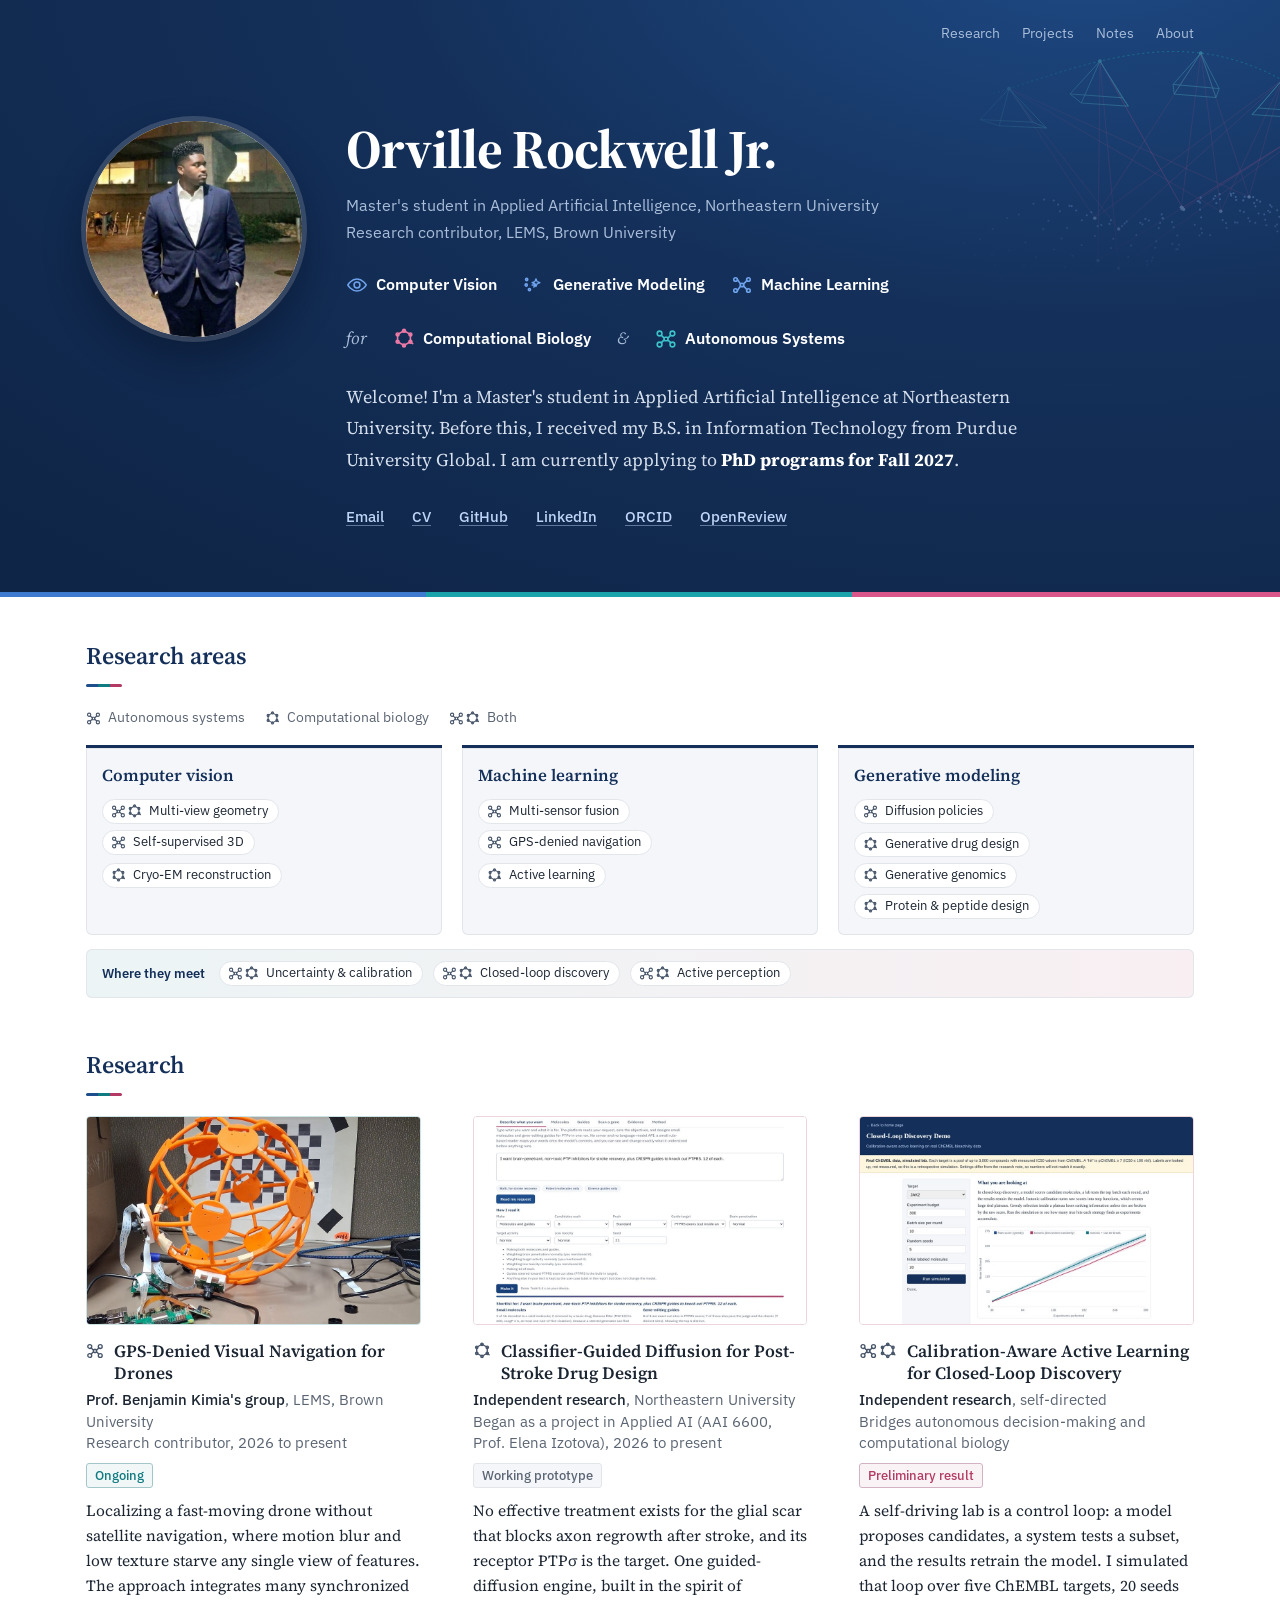
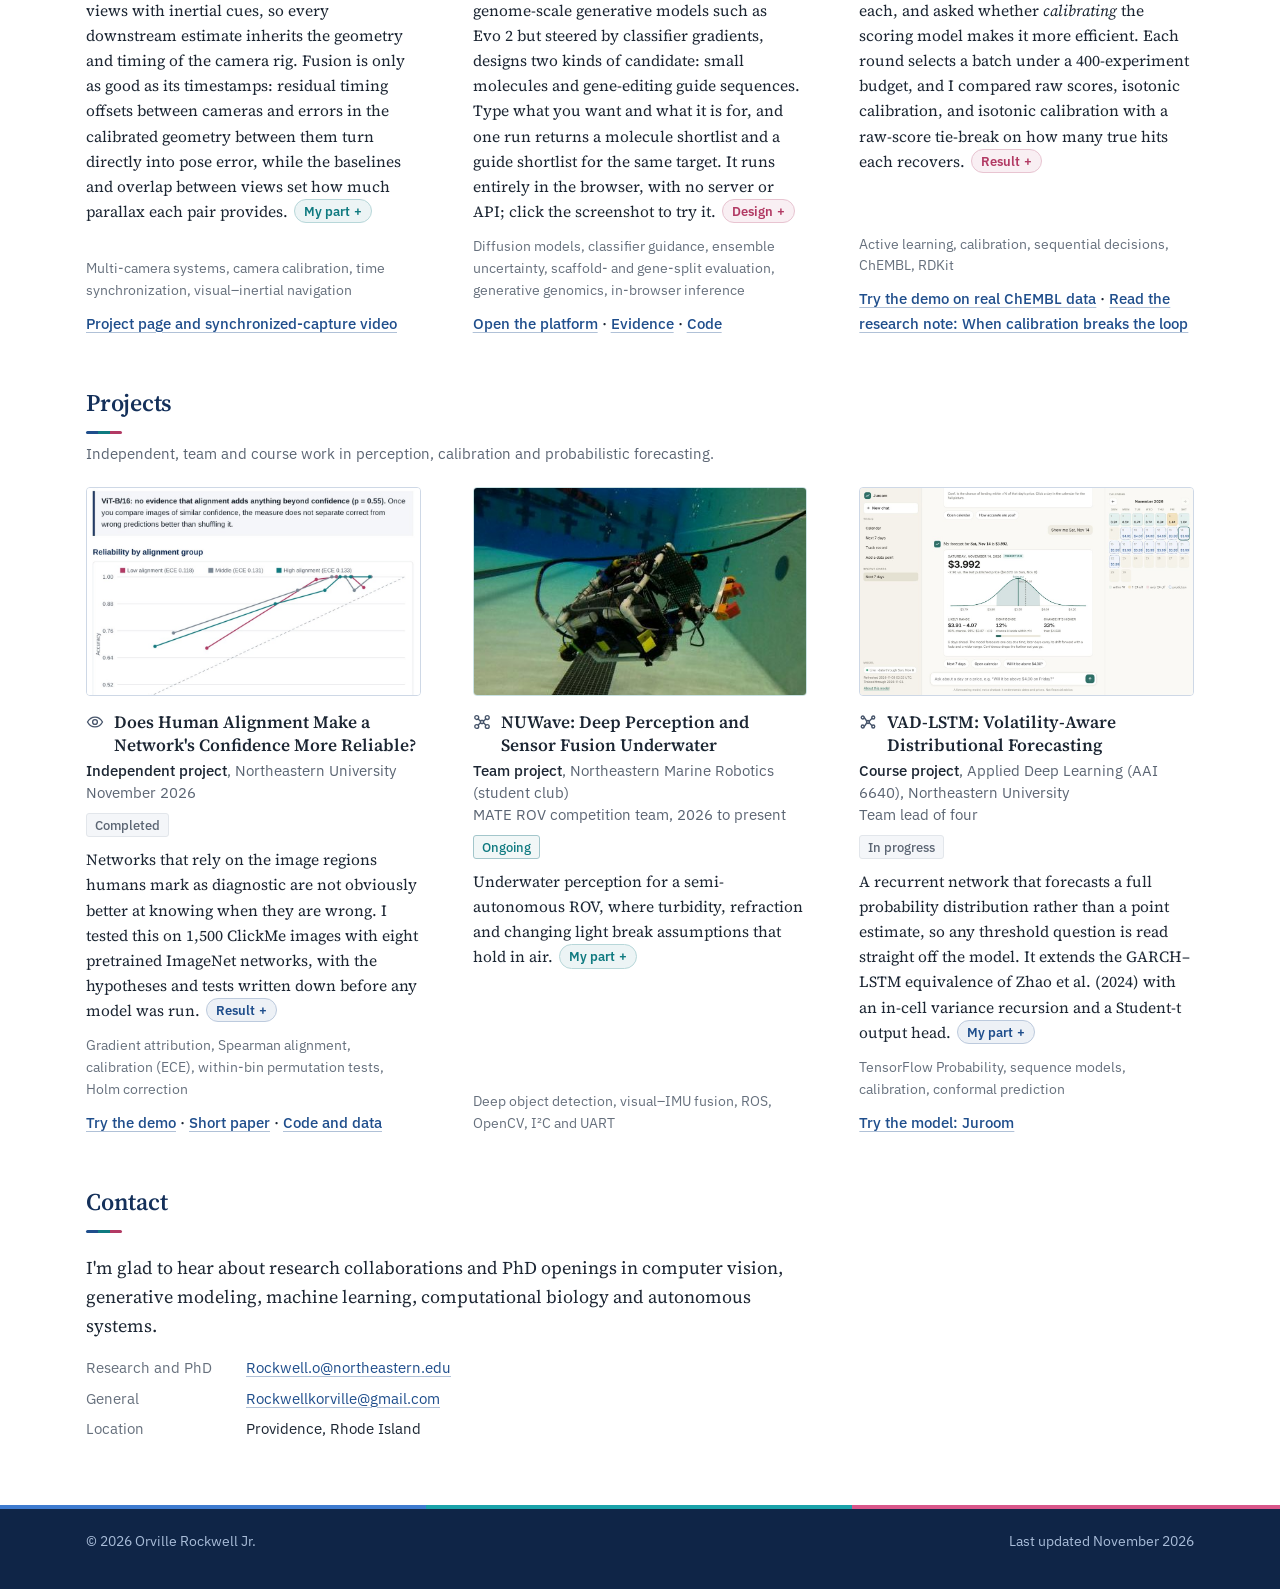
==== index.html @ d49c89aa "Site: comp-bio icon on multi-view geometry, two news items, books wording Co-Authored-By: Claude Son" ====
<!doctype html>
<html lang="en">
<head>
<meta charset="utf-8">
<meta name="viewport" content="width=device-width, initial-scale=1, viewport-fit=cover">
<title>Orville Rockwell Jr. | Computer vision, generative modeling and machine learning research</title>
<meta name="description" content="Orville Rockwell Jr. is a Master's student in Applied Artificial Intelligence at Northeastern University, whose research focuses on computer vision, generative modeling, and machine learning for computational biology and autonomous systems.">
<meta name="author" content="Orville Rockwell Jr.">
<meta name="theme-color" content="#14305A">
<link rel="canonical" href="https://orvillerockwelljr.com/">
<link rel="icon" href="favicon.svg" type="image/svg+xml">
<link rel="apple-touch-icon" href="assets/img/apple-touch-icon.png">
<meta property="og:type" content="profile">
<meta property="og:site_name" content="Orville Rockwell Jr.">
<meta property="og:title" content="Orville Rockwell Jr.">
<meta property="og:description" content="Orville Rockwell Jr. is a Master's student in Applied Artificial Intelligence at Northeastern University, whose research focuses on computer vision, generative modeling, and machine learning for computational biology and autonomous systems.">
<meta property="og:url" content="https://orvillerockwelljr.com/">
<meta property="og:image" content="https://orvillerockwelljr.com/assets/img/og.jpg">
<meta property="og:image:type" content="image/jpeg">
<meta property="og:image:width" content="1200">
<meta property="og:image:height" content="630">
<meta name="twitter:card" content="summary_large_image">
<meta name="twitter:title" content="Orville Rockwell Jr.">
<meta name="twitter:description" content="Orville Rockwell Jr. is a Master's student in Applied Artificial Intelligence at Northeastern University, whose research focuses on computer vision, generative modeling, and machine learning for computational biology and autonomous systems.">
<meta name="twitter:image" content="https://orvillerockwelljr.com/assets/img/og.jpg">
<script type="application/ld+json">{
  "@context": "https://schema.org",
  "@type": "Person",
  "name": "Orville Rockwell Jr.",
  "url": "https://orvillerockwelljr.com/",
  "image": "https://orvillerockwelljr.com/assets/img/profile-square.jpg",
  "email": "mailto:Rockwell.o@northeastern.edu",
  "jobTitle": "Master's Student in Applied Artificial Intelligence",
  "description": "Orville Rockwell Jr. is a Master's student in Applied Artificial Intelligence at Northeastern University, whose research focuses on computer vision, generative modeling, and machine learning for computational biology and autonomous systems.",
  "address": {"@type": "PostalAddress", "addressLocality": "Providence", "addressRegion": "RI", "addressCountry": "US"},
  "affiliation": {"@type": "CollegeOrUniversity", "name": "Northeastern University"},
  "alumniOf": {"@type": "CollegeOrUniversity", "name": "Purdue University Global"},
  "knowsAbout": ["Computer Vision", "Generative Modeling", "Machine Learning", "Computational Biology", "Autonomous Systems", "Active Learning", "Diffusion Models", "Drug Discovery", "Generative Genomics", "Protein Design"],
  "sameAs": ["https://github.com/OrvilleRockwellJr", "https://www.linkedin.com/in/orville-rockwell-jr-92806528a", "https://orcid.org/0009-0008-2864-4912", "https://openreview.net/profile?id=~Orville_Rockwell_Jr.1"]
}</script>
<link rel="preconnect" href="https://fonts.googleapis.com">
<link rel="preconnect" href="https://fonts.gstatic.com" crossorigin>
<link rel="stylesheet" href="https://fonts.googleapis.com/css2?family=IBM+Plex+Sans:wght@400;500;600&family=Source+Serif+4:ital,opsz,wght@0,8..60,400;0,8..60,600;0,8..60,700;1,8..60,400&display=swap">
<style>
/* Academic homepage: white paper, slate-blue ink, Source Serif 4 for reading, IBM Plex Sans for dates and metadata.
   Three thread colors mark each entry's domain: method (cobalt), autonomous systems (teal), computational biology (rose).
   One deliberate moment: the calibration board on the Brown entry detects its corners once when it scrolls into view. */
:root{
  --paper:#FFFFFF; --ink:#1C2633; --muted:#5B6573; --faint:#66707D; --rule:#E2E6EB; --wash:#F4F6F9;
  --cv:#1F4E8C; --auto:#0F7A80; --bio:#B23A64;
  --serif:"Source Serif 4",Georgia,"Times New Roman",serif;
  --sans:"IBM Plex Sans","Helvetica Neue",Arial,sans-serif;
  --col:46rem;
}
*{box-sizing:border-box}
html{scroll-behavior:smooth;-webkit-text-size-adjust:100%}
body{margin:0;background:var(--paper);color:var(--ink);font-family:var(--serif);font-size:18px;line-height:1.62;font-optical-sizing:auto;-webkit-font-smoothing:antialiased}
a{color:var(--cv);text-decoration:underline;text-decoration-color:color-mix(in srgb,var(--cv) 35%,transparent);text-underline-offset:3px;text-decoration-thickness:1px}
a:hover{text-decoration-color:var(--cv)}
a:focus-visible{outline:2px solid var(--cv);outline-offset:3px;border-radius:2px}
p{margin:0}
.skip{position:absolute;left:-9999px;top:0;background:var(--cv);color:#fff;padding:8px 14px;font-family:var(--sans);font-size:14px}
.skip:focus{left:0}
.page{max-width:calc(var(--col) + 26rem);margin:0 auto;padding:0 max(22px,env(safe-area-inset-left,0px)) 0 max(22px,env(safe-area-inset-right,0px))}

/* masthead: deep cobalt band with the three thread colors along its lower edge */
:root{--navy:#14305A;--navy-2:#0F2547;--on:#FFFFFF;--on-2:#D4DEEC;--on-3:#A9BDD9;--cv-bg:#EAF0F8;--auto-bg:#E6F3F3;--bio-bg:#F8E9EF}
.mast{overflow:hidden;background:radial-gradient(120% 140% at 85% -10%,#1E4A85 0%,var(--navy) 45%,var(--navy-2) 100%);color:var(--on);position:relative}
.mast::after{content:"";position:absolute;left:0;right:0;bottom:0;height:5px;background:linear-gradient(90deg,#3E7BD0 0 33.3%,#1AA3AA 33.3% 66.6%,#D9568A 66.6%)}
.mast a{color:#BFD5F7;text-decoration-color:rgba(191,213,247,.45)}
.mast a:hover{text-decoration-color:#BFD5F7}
.mast a:focus-visible{outline-color:#fff}
.mast .top a{color:var(--on-3)}
.mast .top a:hover{color:#fff}
.mast .hero{border-bottom:0;padding-bottom:56px}
.mast h1{color:#fff}
.mast .role{color:var(--on-3)}
.mast .focusline{color:#fff}
.mast .bio{color:var(--on-2)}
.mast .bio strong{color:#fff}
.mast .portrait{box-shadow:0 0 0 5px rgba(255,255,255,.16),0 18px 40px rgba(4,12,28,.45)}

/* masthead illustration: cameras on a flight path observing a sparse 3D point cloud */
.mvg{position:absolute;right:-90px;top:30px;width:min(470px,38vw);height:auto;pointer-events:none;opacity:.42;z-index:0;-webkit-mask-image:linear-gradient(100deg,transparent 8%,#000 45%),linear-gradient(180deg,#000 55%,transparent 92%);-webkit-mask-composite:source-in;mask-image:linear-gradient(100deg,transparent 8%,#000 45%),linear-gradient(180deg,#000 55%,transparent 92%);mask-composite:intersect}
.m-pt{fill:#7FA6E6}.m-pt.s{fill:#C9DBFA}
.m-ray{stroke:#D9568A;stroke-width:.8;opacity:.55}
.m-traj{fill:none;stroke:#1AA3AA;stroke-width:1.4;stroke-dasharray:3 4}
.m-fr{fill:none;stroke:#5CC8CF;stroke-width:1}
.m-cam{fill:#5CC8CF}
.mast .page{position:relative;z-index:1}
@media (max-width:900px){.mvg{display:none}}

/* top line */
.top{display:flex;justify-content:flex-end;gap:22px;padding:22px 0 0;font-family:var(--sans);font-size:14px}
.top a{color:var(--muted);text-decoration:none;white-space:nowrap}
@media (max-width:540px){.top{justify-content:flex-start;flex-wrap:wrap;gap:6px 18px;font-size:13.5px}}
.top a:hover{color:var(--ink)}

/* hero */
.hero{display:grid;grid-template-columns:1fr;gap:26px;padding:44px 0 40px;border-bottom:1px solid var(--rule)}
@media (min-width:760px){.hero{grid-template-columns:13.5rem minmax(0,1fr);gap:44px;align-items:start;padding-top:64px}}
.portrait{width:13.5rem;height:auto;max-width:62vw;aspect-ratio:1/1;object-fit:cover;object-position:50% 30%;border-radius:50%;display:block;background:var(--wash)}
h1{font-size:clamp(2.4rem,5.6vw,3.4rem);font-weight:700;letter-spacing:-.015em;line-height:1.05;margin:0}
.role{font-family:var(--sans);font-size:15.5px;color:var(--muted);margin-top:10px;line-height:1.5}
.focusline{font-size:1.32rem;font-style:italic;margin-top:18px;line-height:1.4;color:var(--ink)}
.bio{margin-top:16px;max-width:var(--col)}
.bio p+p{margin-top:12px}
.links{display:flex;flex-wrap:wrap;gap:6px 20px;margin-top:20px;font-family:var(--sans);font-size:15px;font-weight:500}

/* research focus chips */
.focus{display:flex;flex-wrap:wrap;align-items:center;gap:12px 26px;margin-top:22px}
.chip{display:inline-flex;align-items:center;gap:8px;font-family:var(--sans);font-size:15.5px;font-weight:600;color:#fff;padding:0;border:0;background:none}
.chip svg{width:22px;height:22px;fill:none;stroke:var(--cc);stroke-width:1.7;stroke-linecap:round;stroke-linejoin:round;flex:none}
.chip.c1{--cc:#6FA3EE}.chip.c2{--cc:#3CC4CB}.chip.c3{--cc:#EE7AA7}
.brk{flex-basis:100%;height:0}
.join{font-family:var(--serif);font-style:italic;color:var(--on-3);font-size:17px}
@media (max-width:540px){.chip{font-size:14.5px}}
@media print{.chip{color:#000;background:none}.join{color:#333}}

/* sections */
section{padding:40px 0 8px}
main section[id]{scroll-margin-top:16px}
h2{font-size:1.5rem;font-weight:600;letter-spacing:-.01em;margin:0 0 20px;color:var(--navy)}
h2::after{content:"";display:block;width:36px;height:3px;border-radius:2px;margin-top:8px;background:linear-gradient(90deg,var(--cv) 0 33.3%,var(--auto) 33.3% 66.6%,var(--bio) 66.6%)}
.sub{font-family:var(--sans);font-size:14.5px;color:var(--muted);margin:-12px 0 22px;max-width:var(--col)}

/* research focus */
.threads{display:grid;gap:14px;max-width:calc(var(--col) + 7rem);margin:0;padding:0;list-style:none}
.threads li{display:grid;grid-template-columns:12px 13rem minmax(0,1fr);gap:0 14px;align-items:start}
.threads .mk{width:10px;height:10px;border-radius:50%;margin-top:.62em}
.threads b{font-weight:600}
.threads span.d{color:var(--muted)}
@media (max-width:640px){.threads li{grid-template-columns:12px minmax(0,1fr)}.threads span.d{grid-column:2}}
.mk.cv{background:var(--cv)} .mk.auto{background:var(--auto)} .mk.bio{background:var(--bio)}

/* research areas: three method cards + shared strip */
.venn-legend{display:flex;flex-wrap:wrap;gap:6px 20px;margin:0 0 16px;font-family:var(--sans);font-size:13.5px;color:var(--muted)}
.venn-legend span{display:inline-flex;align-items:center;gap:7px}
.venn-legend i,.vp::before{content:"";display:inline-block;flex:none;width:15px;height:15px;background:#46546A;-webkit-mask:var(--ic) center/contain no-repeat;mask:var(--ic) center/contain no-repeat}
.d-auto{--ic:url("data:image/svg+xml,%3Csvg xmlns='http://www.w3.org/2000/svg' viewBox='0 0 24 24' fill='none' stroke='black' stroke-width='1.8' stroke-linecap='round' stroke-linejoin='round'%3E%3Ccircle cx='5' cy='6' r='2.6'/%3E%3Ccircle cx='19' cy='6' r='2.6'/%3E%3Ccircle cx='5' cy='18' r='2.6'/%3E%3Ccircle cx='19' cy='18' r='2.6'/%3E%3Cpath d='M7 8l3 3m4 0l3-3M7 16l3-3m4 0l3 3'/%3E%3Crect x='10' y='10' width='4' height='4' rx='1'/%3E%3C/svg%3E")}.d-bio{--ic:url("data:image/svg+xml,%3Csvg xmlns='http://www.w3.org/2000/svg' viewBox='0 0 24 24' fill='none' stroke='black' stroke-width='1.8' stroke-linecap='round' stroke-linejoin='round'%3E%3Cpath d='M12 3l7 4v8l-7 4-7-4V7z'/%3E%3Ccircle cx='12' cy='3' r='1.6'/%3E%3Ccircle cx='19' cy='7' r='1.6'/%3E%3Ccircle cx='19' cy='15' r='1.6'/%3E%3Ccircle cx='12' cy='19' r='1.6'/%3E%3Ccircle cx='5' cy='15' r='1.6'/%3E%3Ccircle cx='5' cy='7' r='1.6'/%3E%3Cpath d='M19 15l2.5 2'/%3E%3C/svg%3E")}.d-both{--ic:url("data:image/svg+xml,%3Csvg xmlns='http://www.w3.org/2000/svg' viewBox='0 0 50 24' fill='none' stroke='black' stroke-width='1.8' stroke-linecap='round' stroke-linejoin='round'%3E%3Ccircle cx='5' cy='6' r='2.6'/%3E%3Ccircle cx='19' cy='6' r='2.6'/%3E%3Ccircle cx='5' cy='18' r='2.6'/%3E%3Ccircle cx='19' cy='18' r='2.6'/%3E%3Cpath d='M7 8l3 3m4 0l3-3M7 16l3-3m4 0l3 3'/%3E%3Crect x='10' y='10' width='4' height='4' rx='1'/%3E%3Cg transform='translate%2826 0%29'%3E%3Cpath d='M12 3l7 4v8l-7 4-7-4V7z'/%3E%3Ccircle cx='12' cy='3' r='1.6'/%3E%3Ccircle cx='19' cy='7' r='1.6'/%3E%3Ccircle cx='19' cy='15' r='1.6'/%3E%3Ccircle cx='12' cy='19' r='1.6'/%3E%3Ccircle cx='5' cy='15' r='1.6'/%3E%3Ccircle cx='5' cy='7' r='1.6'/%3E%3Cpath d='M19 15l2.5 2'/%3E%3C/g%3E%3C/svg%3E")}
.d-both.vp::before,.venn-legend i.d-both{width:31px}
.d-cv{--ic:url("data:image/svg+xml,%3Csvg xmlns='http://www.w3.org/2000/svg' viewBox='0 0 24 24' fill='none' stroke='black' stroke-width='1.8' stroke-linecap='round' stroke-linejoin='round'%3E%3Cpath d='M2 12s3.6-6.5 10-6.5S22 12 22 12s-3.6 6.5-10 6.5S2 12 2 12z'/%3E%3Ccircle cx='12' cy='12' r='3.2'/%3E%3C/svg%3E")}.d-ml{--ic:url("data:image/svg+xml,%3Csvg xmlns='http://www.w3.org/2000/svg' viewBox='0 0 24 24' fill='none' stroke='black' stroke-width='1.8' stroke-linecap='round' stroke-linejoin='round'%3E%3Ccircle cx='5' cy='6' r='2'/%3E%3Ccircle cx='5' cy='18' r='2'/%3E%3Ccircle cx='12' cy='12' r='2'/%3E%3Ccircle cx='19' cy='6' r='2'/%3E%3Ccircle cx='19' cy='18' r='2'/%3E%3Cpath d='M7 6l3.5 5M7 18l3.5-5M13.5 11l4-4M13.5 13l4 4'/%3E%3C/svg%3E")}
.entry h3 .mk.ic{width:18px;height:18px;border-radius:0;background:#46546A;-webkit-mask:var(--ic) center/contain no-repeat;mask:var(--ic) center/contain no-repeat;transform:translateY(3px)}
.entry h3 .mk.ic.d-both{width:38px}
.mcards{display:grid;grid-template-columns:1fr;gap:14px;margin:0;padding:0;list-style:none}
@media (min-width:860px){.mcards{grid-template-columns:repeat(3,minmax(0,1fr));gap:20px}}
.mcard{border-top:3px solid var(--navy);background:var(--wash);border-radius:0 0 6px 6px;padding:14px 16px 16px;box-shadow:inset 0 0 0 1px var(--rule)}
.mcard h3{font-size:1.05rem;font-weight:600;margin:0 0 10px;color:var(--navy)}
.pg{display:flex;flex-wrap:wrap;gap:6px;margin-top:8px}
.vp{display:inline-flex;align-items:center;gap:7px;font-family:var(--sans);font-size:13px;line-height:1.3;color:var(--ink);background:#fff;border:1px solid var(--rule);border-radius:999px;padding:3px 10px 3px 8px}
.meet{margin-top:14px;display:flex;flex-wrap:wrap;align-items:center;gap:8px 10px;padding:12px 16px;border-radius:6px;background:linear-gradient(90deg,color-mix(in srgb,var(--auto) 8%,#fff),color-mix(in srgb,var(--bio) 8%,#fff));box-shadow:inset 0 0 0 1px var(--rule)}
.meet b{font-family:var(--sans);font-size:13px;font-weight:600;color:var(--navy);margin-right:4px}
.more{margin-top:10px;font-family:var(--sans);font-size:15px;font-weight:500}
.lead{max-width:calc(var(--col) + 6rem);margin:-4px 0 22px;font-size:17.5px}

/* area icons and tags */
.area .ic{display:inline-flex;width:40px;height:40px;border-radius:50%;align-items:center;justify-content:center;background:color-mix(in srgb,var(--ac) 12%,#fff);margin-bottom:10px}
.area .ic svg{width:22px;height:22px;fill:none;stroke:var(--ac);stroke-width:1.7;stroke-linecap:round;stroke-linejoin:round}
.area .tags{display:flex;flex-wrap:wrap;gap:6px;margin-top:12px}
.area .tags span{font-family:var(--sans);font-size:12.5px;color:var(--ac);background:color-mix(in srgb,var(--ac) 8%,#fff);border:1px solid color-mix(in srgb,var(--ac) 25%,#fff);border-radius:999px;padding:2px 9px;line-height:1.5}

/* methods and tools */
.tools{display:grid;grid-template-columns:1fr;gap:14px 28px;margin:0}
@media (min-width:760px){.tools{grid-template-columns:repeat(2,minmax(0,1fr))}}
.tools div{border-left:2px solid var(--rule);padding-left:14px}
.tools dt{font-weight:600;color:var(--navy)}
.tools dd{margin:3px 0 0;font-family:var(--sans);font-size:14.5px;color:var(--muted);line-height:1.55}

/* outside the lab */
.extra{list-style:none;margin:0;padding:0;display:grid;gap:12px;max-width:calc(var(--col) + 4rem)}
.extra li{display:grid;grid-template-columns:9.5rem minmax(0,1fr);gap:0 18px;align-items:baseline;padding:10px 0;border-top:1px solid var(--rule)}
.extra li:first-child{border-top:0;padding-top:0}
.extra .k{font-family:var(--sans);font-size:14px;font-weight:500;color:var(--faint)}
.extra p{font-size:16.5px}
.extra cite{font-style:italic}
@media (max-width:540px){.extra li{grid-template-columns:1fr;gap:2px}}

/* education and experience */
.edu{list-style:none;margin:0;padding:0;display:flex;flex-direction:column;gap:16px;max-width:calc(var(--col) + 7rem)}
.edu li{display:grid;grid-template-columns:minmax(0,1fr) auto;gap:2px 18px;align-items:baseline}
.edu b{font-weight:600}
.edu .when{font-family:var(--sans);font-size:14.5px;color:var(--muted);white-space:nowrap;font-variant-numeric:tabular-nums}
.edu .det{grid-column:1/-1;font-family:var(--sans);font-size:14.5px;color:var(--muted);line-height:1.5}
@media (max-width:540px){.edu li{grid-template-columns:1fr}.edu .when{grid-row:2}}

/* publications */
.pubs{list-style:none;margin:0;padding:0;max-width:calc(var(--col) + 7rem);display:flex;flex-direction:column;gap:14px}
.pubs li{padding-left:14px;border-left:3px solid var(--bio)}
.pubs .tt{font-weight:600}
.pubs .vn{font-family:var(--sans);font-size:14.5px;color:var(--muted);margin-top:3px}

/* news */
.news{list-style:none;margin:0;padding:0;max-width:calc(var(--col) + 7rem)}
.news li{display:grid;grid-template-columns:6.5rem minmax(0,1fr);gap:16px;padding:7px 0}
.news time{font-family:var(--sans);font-size:14.5px;font-weight:500;color:var(--cv);padding-top:2px;font-variant-numeric:tabular-nums}
@media (max-width:540px){.news li{grid-template-columns:1fr;gap:0}}

/* entries */
.entries{display:flex;flex-direction:column;gap:34px}
.entry{display:grid;grid-template-columns:1fr;gap:14px}
@media (min-width:760px){.entry{grid-template-columns:16.5rem minmax(0,1fr);gap:30px}}
.thumb{position:relative;aspect-ratio:16/10;background:var(--tbg,var(--wash));border:1px solid color-mix(in srgb,var(--t,var(--cv)) 22%,#fff);border-radius:4px;overflow:hidden;max-width:24rem}
.thumb img{width:100%;height:100%;object-fit:cover;display:block}
.thumb svg{position:absolute;inset:0;width:100%;height:100%}
.entry h3{font-size:1.18rem;font-weight:600;line-height:1.3;margin:0;display:flex;gap:10px;align-items:baseline}
.entry h3 .mk{flex:none;width:9px;height:9px;border-radius:50%;transform:translateY(-2px)}
.where{font-family:var(--sans);font-size:14.5px;color:var(--muted);margin-top:4px;line-height:1.5}
.where b{color:var(--ink);font-weight:500}
.status{display:inline-block;font-family:var(--sans);font-size:12.5px;font-weight:500;line-height:1;padding:5px 8px;border-radius:3px;margin-top:9px;background:var(--wash);color:var(--muted);border:1px solid var(--rule)}
.status.live{color:var(--auto);border-color:color-mix(in srgb,var(--auto) 30%,var(--rule));background:color-mix(in srgb,var(--auto) 6%,#fff)}
.status.result{color:var(--bio);border-color:color-mix(in srgb,var(--bio) 30%,var(--rule));background:color-mix(in srgb,var(--bio) 6%,#fff)}
.entry .sum{margin-top:10px;max-width:var(--col);font-size:17px}
.more{margin-top:10px;font-family:var(--sans);font-size:15px;font-weight:500}
.methods{font-family:var(--sans);font-size:13.5px;color:var(--faint);margin-top:8px}

/* key line under each entry: the one sentence a skimmer should leave with */
.key{margin-top:12px;padding:2px 0 2px 14px;border-left:3px solid var(--t,var(--cv));font-size:17px;max-width:var(--col)}
.key b{font-weight:600}
.cur{margin-top:12px;padding:10px 14px 10px 16px;border-left:3px solid var(--t,var(--cv));background:color-mix(in srgb,var(--t,var(--cv)) 5%,#fff);border-radius:0 4px 4px 0;font-size:17px;max-width:var(--col)}
.cur b{font-weight:600}
.entry.t-auto{--t:var(--auto);--tbg:var(--auto-bg)} .entry.t-bio{--t:var(--bio);--tbg:var(--bio-bg)} .entry.t-cv{--t:var(--cv);--tbg:var(--cv-bg)}
.entry h3{color:var(--ink)}
.key{background:color-mix(in srgb,var(--t,var(--cv)) 5%,#fff);padding:10px 14px 10px 16px;border-radius:0 4px 4px 0}

/* questions I want to pursue */
.qs{list-style:none;margin:0;padding:0;display:flex;flex-direction:column;gap:14px}
.qs li{display:grid;grid-template-columns:12px minmax(0,1fr);gap:0 16px}
.qs .mk{width:10px;height:10px;border-radius:50%;margin-top:.7em}
.qs q{display:block;font-size:1.24rem;font-style:italic;line-height:1.4;quotes:none}
.qs p{color:var(--muted);margin-top:6px;font-size:16.5px}
.agenda{background:linear-gradient(135deg,var(--cv-bg),#F1F4FA 55%,var(--bio-bg));border-radius:8px;padding:26px;margin-top:8px}
.qs li{background:#fff;border-radius:6px;padding:18px 20px 18px 18px;box-shadow:0 1px 2px rgba(20,48,90,.06);border-left:4px solid var(--qc)}
.qs li .mk{display:none}
.qs li{grid-template-columns:minmax(0,1fr)!important}
@media (max-width:540px){.agenda{padding:22px 18px 24px;margin-left:-6px;margin-right:-6px}}

/* compact projects */
.compact{list-style:none;margin:0;padding:0;max-width:var(--col);display:flex;flex-direction:column;gap:18px}
.compact h3{font-size:1.08rem;font-weight:600;margin:0}
.compact p.sum{font-size:16.5px;margin-top:4px}

/* figures */
.fig text{font-family:var(--sans);font-size:12.5px;fill:var(--muted)}
.fig .lbl{fill:var(--ink);font-weight:500}
.st{fill:none;stroke-width:1.6;stroke-linecap:round;stroke-linejoin:round}
.st-faint{stroke:#C9D0D8} .st-mute{stroke:var(--faint)}
.st-cv{stroke:var(--cv)} .st-auto{stroke:var(--auto)} .st-bio{stroke:var(--bio)}
.fl-cv{fill:var(--cv)} .fl-auto{fill:var(--auto)} .fl-bio{fill:var(--bio)}
.fl-box{fill:#fff} .fl-track{fill:#E3E7EC}

/* calibration board */
.b-paper{fill:#fff;stroke:#C9D0D8;stroke-width:1}
.b-sq{fill:#2A3340}
.b-line{fill:none;stroke-width:1.5;stroke-linejoin:round}
.b-pt{fill:#fff;stroke-width:1.8}
.c-auto{stroke:var(--auto)} .c-ml{stroke:var(--cv)} .c-bio{stroke:var(--bio)}
.board .b-pt{opacity:0;transform-box:fill-box;transform-origin:center}
.board .b-line{stroke-dasharray:240;stroke-dashoffset:240}
.board.go .b-pt{animation:pt .32s cubic-bezier(.2,.7,.3,1.4) forwards;animation-delay:calc(var(--i) * 28ms + 120ms)}
.board.go .b-line{animation:ln .5s ease-out forwards;animation-delay:calc(var(--r) * 196ms + 260ms)}
@keyframes pt{from{opacity:0;transform:scale(.2)}to{opacity:1;transform:scale(1)}}
@keyframes ln{to{stroke-dashoffset:0}}
.board .cap{font-family:var(--sans);font-size:10.5px;fill:var(--muted)}
@media (prefers-reduced-motion:reduce){html{scroll-behavior:auto}.board .b-pt{opacity:1}.board .b-line{stroke-dashoffset:0}.board.go .b-pt,.board.go .b-line{animation:none}}

/* contact + footer */
.contact p{max-width:var(--col)}
.contact dl{display:grid;grid-template-columns:9rem minmax(0,1fr);gap:6px 16px;margin:16px 0 0;font-family:var(--sans);font-size:15px}
.contact dt{color:var(--faint)}
.contact dd{margin:0;word-break:break-word}
@media (max-width:540px){.contact dl{grid-template-columns:1fr;gap:0}.contact dd{margin-bottom:8px}}
footer{margin-top:56px;background:var(--navy-2);color:var(--on-3);font-family:var(--sans);font-size:13.5px;position:relative}
footer::before{content:"";position:absolute;left:0;right:0;top:0;height:4px;background:linear-gradient(90deg,#3E7BD0 0 33.3%,#1AA3AA 33.3% 66.6%,#D9568A 66.6%)}
.foot{display:flex;justify-content:space-between;gap:12px;flex-wrap:wrap;padding-top:26px;padding-bottom:36px}
@media print{
  .mast{background:none!important;color:#000}.mast::after,.mvg,.top,footer::before{display:none}
  .mast h1,.mast .focusline,.mast .bio,.mast .bio strong{color:#000}.mast .role{color:#333}.mast a{color:#000}
  .portrait{box-shadow:none}.agenda{background:none;padding:0}.qs li{box-shadow:none;border:1px solid #ccc}
  footer{background:none;color:#333}.entry{break-inside:avoid}a{text-decoration:none}
  .board .b-pt{opacity:1!important;animation:none!important}.board .b-line{stroke-dashoffset:0!important;animation:none!important}
}
/* side-by-side layout for research, projects and questions */
@media (min-width:900px){
  .entries.cols3,.entries.cols2{display:grid;gap:56px 52px;align-items:start}
  .entries.cols3{grid-template-columns:repeat(3,minmax(0,1fr))}
  .entries.cols2{grid-template-columns:repeat(2,minmax(0,1fr))}
  .entries.cols3 .entry,.entries.cols2 .entry{grid-template-columns:1fr;gap:14px}
  .entries.cols3 .thumb,.entries.cols2 .thumb{max-width:none}
  .entries.cols3 .sum,.entries.cols3 .key,.entries.cols3 .cur{font-size:15.5px}
  .entries.cols2 .sum,.entries.cols2 .key{font-size:16px}
  .entries.cols3 h3,.entries.cols2 h3{font-size:1.08rem}
  .entries.cols3{align-items:stretch}
  .entries.cols3 .entry{display:flex;flex-direction:column}
  .entries.cols3 .entry>div:last-child{flex:1;display:flex;flex-direction:column;align-items:stretch}
  .entries.cols3 .entry>div:last-child .status{align-self:flex-start}
  .entries.cols3 .entry>div:last-child .methods{margin-top:auto;padding-top:12px}
  .qs{display:grid;grid-template-columns:repeat(3,minmax(0,1fr));gap:26px}
  .qs q{font-size:1.08rem}
  .qs p{font-size:15px}
}
/* expandable detail ("My part", "Result", "Design") */
.js .entry .key{display:none}
.js .entry.open .key{display:block}
.more-btn{display:inline-flex;align-items:center;gap:4px;margin-left:6px;vertical-align:1px;font-family:var(--sans);font-size:12.5px;font-weight:600;line-height:1;padding:5px 9px;border-radius:999px;cursor:pointer;color:var(--t,var(--cv));background:color-mix(in srgb,var(--t,var(--cv)) 8%,#fff);border:1px solid color-mix(in srgb,var(--t,var(--cv)) 30%,#fff)}
.more-btn:hover{background:color-mix(in srgb,var(--t,var(--cv)) 15%,#fff)}
.more-btn:focus-visible{outline:2px solid var(--t,var(--cv));outline-offset:2px}
.entry.open .sum .more-btn{display:none}
.less-btn[hidden]{display:none}
.less-btn{display:block;margin-top:8px;padding:0;border:0;background:none;cursor:pointer;font-family:var(--sans);font-size:13.5px;font-weight:500;color:var(--t,var(--cv));text-decoration:underline;text-underline-offset:3px}
@media print{.js .entry .key{display:block}.more-btn,.less-btn{display:none!important}}
/* hero spacing */
.mast .role{margin-top:14px;line-height:1.75}
.mast .focus{margin-top:26px;gap:14px 26px}
.mast .bio{margin-top:28px;line-height:1.75}
.mast .links{margin-top:30px;gap:10px 28px}
@media (min-width:760px){.mast .hero{padding-top:76px;padding-bottom:68px}}
</style>
<style>.phd-line{cursor:pointer}.phd-line.hide,.phd-line.hide strong{color:transparent;-webkit-text-fill-color:transparent;user-select:none;-webkit-user-select:none}</style>
</head>
<body>
<a class="skip" href="#main">Skip to content</a>
<div class="mast">
<svg class="mvg" viewBox="-320 200 660 380" aria-hidden="true" focusable="false">
<line x1="-166.9" y1="282.3" x2="-12.9" y2="479.4" class="m-ray"/>
<line x1="-166.9" y1="282.3" x2="130.5" y2="454.6" class="m-ray"/>
<line x1="-166.9" y1="282.3" x2="170.2" y2="434.4" class="m-ray"/>
<line x1="-166.9" y1="282.3" x2="-46.5" y2="464.2" class="m-ray"/>
<line x1="-39.2" y1="243.7" x2="-13.1" y2="534.5" class="m-ray"/>
<line x1="-39.2" y1="243.7" x2="-42.0" y2="523.8" class="m-ray"/>
<line x1="-39.2" y1="243.7" x2="76.6" y2="450.0" class="m-ray"/>
<line x1="-39.2" y1="243.7" x2="78.2" y2="451.9" class="m-ray"/>
<line x1="102.4" y1="232.4" x2="130.5" y2="454.6" class="m-ray"/>
<line x1="102.4" y1="232.4" x2="170.2" y2="434.4" class="m-ray"/>
<line x1="102.4" y1="232.4" x2="-46.5" y2="464.2" class="m-ray"/>
<line x1="102.4" y1="232.4" x2="75.2" y2="448.9" class="m-ray"/>
<line x1="216.7" y1="270.2" x2="-12.9" y2="479.4" class="m-ray"/>
<line x1="216.7" y1="270.2" x2="130.5" y2="454.6" class="m-ray"/>
<line x1="216.7" y1="270.2" x2="170.2" y2="434.4" class="m-ray"/>
<line x1="216.7" y1="270.2" x2="-46.5" y2="464.2" class="m-ray"/>
<line x1="289.0" y1="316.5" x2="-13.1" y2="534.5" class="m-ray"/>
<line x1="289.0" y1="316.5" x2="-42.0" y2="523.8" class="m-ray"/>
<line x1="289.0" y1="316.5" x2="76.6" y2="450.0" class="m-ray"/>
<line x1="289.0" y1="316.5" x2="78.2" y2="451.9" class="m-ray"/>
<polyline class="m-traj" points="-189.1,289.2 -178.5,286.0 -167.1,282.4 -154.8,278.4 -141.9,274.1 -128.2,269.7 -113.8,265.0 -98.9,260.3 -83.6,255.6 -67.8,251.1 -51.6,246.8 -35.3,242.8 -18.7,239.2 -2.2,236.1 14.4,233.6 30.9,231.7 47.3,230.6 63.4,230.2 79.2,230.5 94.8,231.6 109.9,233.4 124.7,235.9 139.0,239.1 152.8,243.0 166.1,247.3 178.9,252.2 191.2,257.5 202.9,263.0 214.1,268.8 224.7,274.7 234.7,280.6 244.1,286.5 253.0,292.2 261.3,297.7 269.1,303.0 276.3,307.9 283.0,312.4 289.1,316.6 294.8,320.3 299.9,323.6"/>
<circle cx="-305.2" cy="494.4" r="1.5" class="m-pt"/>
<circle cx="-277.4" cy="504.7" r="1.5" class="m-pt"/>
<circle cx="-231.2" cy="498.7" r="1.5" class="m-pt"/>
<circle cx="-207.5" cy="493.8" r="1.5" class="m-pt"/>
<circle cx="-189.9" cy="479.7" r="1.5" class="m-pt"/>
<circle cx="-169.4" cy="464.0" r="1.5" class="m-pt"/>
<circle cx="-153.2" cy="459.1" r="1.5" class="m-pt"/>
<circle cx="-132.6" cy="444.0" r="1.5" class="m-pt"/>
<circle cx="-117.6" cy="438.2" r="1.5" class="m-pt"/>
<circle cx="-104.1" cy="439.4" r="1.5" class="m-pt"/>
<circle cx="-98.0" cy="445.2" r="1.5" class="m-pt"/>
<circle cx="-243.9" cy="517.5" r="1.5" class="m-pt"/>
<circle cx="-213.5" cy="516.9" r="1.5" class="m-pt"/>
<circle cx="-190.9" cy="514.6" r="1.5" class="m-pt"/>
<circle cx="-166.4" cy="509.6" r="1.5" class="m-pt"/>
<circle cx="-143.9" cy="498.1" r="1.5" class="m-pt"/>
<circle cx="-118.9" cy="479.7" r="1.5" class="m-pt"/>
<circle cx="-111.6" cy="467.8" r="1.5" class="m-pt"/>
<circle cx="-95.6" cy="454.7" r="1.5" class="m-pt"/>
<circle cx="-81.9" cy="447.0" r="1.5" class="m-pt"/>
<circle cx="-78.9" cy="447.4" r="1.5" class="m-pt"/>
<circle cx="-72.6" cy="453.5" r="1.5" class="m-pt"/>
<circle cx="-186.9" cy="530.1" r="1.5" class="m-pt"/>
<circle cx="-169.4" cy="540.5" r="1.5" class="m-pt"/>
<circle cx="-145.8" cy="532.0" r="1.5" class="m-pt"/>
<circle cx="-129.3" cy="519.3" r="1.5" class="m-pt"/>
<circle cx="-103.7" cy="508.3" r="1.5" class="m-pt"/>
<circle cx="-93.2" cy="492.8" r="1.5" class="m-pt"/>
<circle cx="-85.2" cy="478.0" r="1.5" class="m-pt"/>
<circle cx="-64.6" cy="467.2" r="1.5" class="m-pt"/>
<circle cx="-57.7" cy="460.1" r="1.5" class="m-pt"/>
<circle cx="-51.3" cy="456.0" r="1.5" class="m-pt"/>
<circle cx="-46.5" cy="464.2" r="2.4" class="m-pt s"/>
<circle cx="-144.9" cy="560.3" r="1.5" class="m-pt"/>
<circle cx="-107.6" cy="548.1" r="1.5" class="m-pt"/>
<circle cx="-101.8" cy="545.8" r="1.5" class="m-pt"/>
<circle cx="-88.1" cy="533.4" r="1.5" class="m-pt"/>
<circle cx="-78.0" cy="517.1" r="1.5" class="m-pt"/>
<circle cx="-65.0" cy="502.2" r="1.5" class="m-pt"/>
<circle cx="-46.4" cy="489.4" r="1.5" class="m-pt"/>
<circle cx="-42.5" cy="475.5" r="1.5" class="m-pt"/>
<circle cx="-37.3" cy="473.8" r="1.5" class="m-pt"/>
<circle cx="-25.9" cy="472.3" r="1.5" class="m-pt"/>
<circle cx="-23.9" cy="467.1" r="1.5" class="m-pt"/>
<circle cx="-92.5" cy="552.0" r="1.5" class="m-pt"/>
<circle cx="-70.8" cy="547.0" r="1.5" class="m-pt"/>
<circle cx="-63.2" cy="547.7" r="1.5" class="m-pt"/>
<circle cx="-49.1" cy="539.6" r="1.5" class="m-pt"/>
<circle cx="-42.0" cy="523.8" r="2.4" class="m-pt s"/>
<circle cx="-23.6" cy="506.2" r="1.5" class="m-pt"/>
<circle cx="-20.5" cy="493.1" r="1.5" class="m-pt"/>
<circle cx="-12.9" cy="479.4" r="2.4" class="m-pt s"/>
<circle cx="-8.2" cy="475.4" r="1.5" class="m-pt"/>
<circle cx="-4.6" cy="471.9" r="1.5" class="m-pt"/>
<circle cx="-1.6" cy="469.1" r="1.5" class="m-pt"/>
<circle cx="-41.9" cy="548.3" r="1.5" class="m-pt"/>
<circle cx="-23.5" cy="546.5" r="1.5" class="m-pt"/>
<circle cx="-17.9" cy="539.7" r="1.5" class="m-pt"/>
<circle cx="-13.1" cy="534.5" r="2.4" class="m-pt s"/>
<circle cx="0.5" cy="518.9" r="1.5" class="m-pt"/>
<circle cx="4.5" cy="502.8" r="1.5" class="m-pt"/>
<circle cx="11.9" cy="488.0" r="1.5" class="m-pt"/>
<circle cx="20.4" cy="472.9" r="1.5" class="m-pt"/>
<circle cx="17.4" cy="470.7" r="1.5" class="m-pt"/>
<circle cx="24.6" cy="465.3" r="1.5" class="m-pt"/>
<circle cx="29.4" cy="467.5" r="1.5" class="m-pt"/>
<circle cx="27.4" cy="529.9" r="1.5" class="m-pt"/>
<circle cx="26.9" cy="524.8" r="1.5" class="m-pt"/>
<circle cx="34.8" cy="519.6" r="1.5" class="m-pt"/>
<circle cx="33.7" cy="523.9" r="1.5" class="m-pt"/>
<circle cx="38.5" cy="505.8" r="1.5" class="m-pt"/>
<circle cx="39.8" cy="496.8" r="1.5" class="m-pt"/>
<circle cx="43.3" cy="478.2" r="1.5" class="m-pt"/>
<circle cx="45.3" cy="471.1" r="1.5" class="m-pt"/>
<circle cx="49.7" cy="464.9" r="1.5" class="m-pt"/>
<circle cx="47.5" cy="459.0" r="1.5" class="m-pt"/>
<circle cx="48.4" cy="464.0" r="1.5" class="m-pt"/>
<circle cx="69.9" cy="507.6" r="1.5" class="m-pt"/>
<circle cx="62.4" cy="500.3" r="1.5" class="m-pt"/>
<circle cx="67.9" cy="508.2" r="1.5" class="m-pt"/>
<circle cx="71.7" cy="501.6" r="1.5" class="m-pt"/>
<circle cx="69.3" cy="488.6" r="1.5" class="m-pt"/>
<circle cx="64.2" cy="477.0" r="1.5" class="m-pt"/>
<circle cx="62.1" cy="469.8" r="1.5" class="m-pt"/>
<circle cx="75.1" cy="452.0" r="1.5" class="m-pt"/>
<circle cx="78.2" cy="451.9" r="2.4" class="m-pt s"/>
<circle cx="75.2" cy="448.9" r="2.4" class="m-pt s"/>
<circle cx="76.6" cy="450.0" r="2.4" class="m-pt s"/>
<circle cx="115.6" cy="488.1" r="1.5" class="m-pt"/>
<circle cx="104.1" cy="485.1" r="1.5" class="m-pt"/>
<circle cx="100.6" cy="488.6" r="1.5" class="m-pt"/>
<circle cx="102.9" cy="479.0" r="1.5" class="m-pt"/>
<circle cx="93.9" cy="473.5" r="1.5" class="m-pt"/>
<circle cx="102.9" cy="463.2" r="1.5" class="m-pt"/>
<circle cx="101.3" cy="452.3" r="1.5" class="m-pt"/>
<circle cx="101.4" cy="442.5" r="1.5" class="m-pt"/>
<circle cx="99.6" cy="440.5" r="1.5" class="m-pt"/>
<circle cx="102.3" cy="435.4" r="1.5" class="m-pt"/>
<circle cx="98.4" cy="440.5" r="1.5" class="m-pt"/>
<circle cx="153.7" cy="470.5" r="1.5" class="m-pt"/>
<circle cx="150.4" cy="470.2" r="1.5" class="m-pt"/>
<circle cx="138.6" cy="478.2" r="1.5" class="m-pt"/>
<circle cx="137.9" cy="471.2" r="1.5" class="m-pt"/>
<circle cx="133.1" cy="467.0" r="1.5" class="m-pt"/>
<circle cx="130.5" cy="454.6" r="2.4" class="m-pt s"/>
<circle cx="124.3" cy="443.2" r="1.5" class="m-pt"/>
<circle cx="129.3" cy="437.7" r="1.5" class="m-pt"/>
<circle cx="128.9" cy="430.5" r="1.5" class="m-pt"/>
<circle cx="122.7" cy="433.1" r="1.5" class="m-pt"/>
<circle cx="120.5" cy="437.0" r="1.5" class="m-pt"/>
<circle cx="192.8" cy="466.4" r="1.5" class="m-pt"/>
<circle cx="178.9" cy="470.8" r="1.5" class="m-pt"/>
<circle cx="171.2" cy="468.5" r="1.5" class="m-pt"/>
<circle cx="169.1" cy="464.3" r="1.5" class="m-pt"/>
<circle cx="162.8" cy="455.7" r="1.5" class="m-pt"/>
<circle cx="157.5" cy="453.9" r="1.5" class="m-pt"/>
<circle cx="152.1" cy="438.7" r="1.5" class="m-pt"/>
<circle cx="151.5" cy="434.6" r="1.5" class="m-pt"/>
<circle cx="148.2" cy="429.3" r="1.5" class="m-pt"/>
<circle cx="144.5" cy="430.1" r="1.5" class="m-pt"/>
<circle cx="145.0" cy="432.3" r="1.5" class="m-pt"/>
<circle cx="221.3" cy="470.3" r="1.5" class="m-pt"/>
<circle cx="209.9" cy="482.7" r="1.5" class="m-pt"/>
<circle cx="206.9" cy="475.7" r="1.5" class="m-pt"/>
<circle cx="194.5" cy="474.2" r="1.5" class="m-pt"/>
<circle cx="191.5" cy="459.0" r="1.5" class="m-pt"/>
<circle cx="183.5" cy="457.7" r="1.5" class="m-pt"/>
<circle cx="179.1" cy="447.6" r="1.5" class="m-pt"/>
<circle cx="176.0" cy="434.7" r="1.5" class="m-pt"/>
<circle cx="170.2" cy="434.4" r="2.4" class="m-pt s"/>
<circle cx="164.1" cy="434.2" r="1.5" class="m-pt"/>
<circle cx="162.0" cy="439.3" r="1.5" class="m-pt"/>
<circle cx="269.1" cy="482.9" r="1.5" class="m-pt"/>
<circle cx="248.4" cy="490.3" r="1.5" class="m-pt"/>
<circle cx="239.1" cy="489.0" r="1.5" class="m-pt"/>
<circle cx="221.3" cy="486.7" r="1.5" class="m-pt"/>
<circle cx="209.4" cy="473.1" r="1.5" class="m-pt"/>
<circle cx="212.5" cy="462.2" r="1.5" class="m-pt"/>
<circle cx="197.0" cy="453.8" r="1.5" class="m-pt"/>
<circle cx="199.8" cy="445.9" r="1.5" class="m-pt"/>
<circle cx="185.8" cy="441.0" r="1.5" class="m-pt"/>
<circle cx="181.2" cy="438.9" r="1.5" class="m-pt"/>
<circle cx="177.3" cy="443.1" r="1.5" class="m-pt"/>
<circle cx="296.5" cy="500.6" r="1.5" class="m-pt"/>
<circle cx="279.3" cy="505.6" r="1.5" class="m-pt"/>
<circle cx="263.5" cy="505.1" r="1.5" class="m-pt"/>
<circle cx="252.8" cy="500.6" r="1.5" class="m-pt"/>
<circle cx="244.4" cy="489.1" r="1.5" class="m-pt"/>
<circle cx="229.9" cy="471.2" r="1.5" class="m-pt"/>
<circle cx="221.6" cy="464.5" r="1.5" class="m-pt"/>
<circle cx="218.3" cy="455.9" r="1.5" class="m-pt"/>
<circle cx="209.7" cy="453.1" r="1.5" class="m-pt"/>
<circle cx="201.9" cy="448.2" r="1.5" class="m-pt"/>
<circle cx="199.7" cy="455.9" r="1.5" class="m-pt"/>
<circle cx="325.9" cy="517.6" r="1.5" class="m-pt"/>
<circle cx="306.4" cy="520.3" r="1.5" class="m-pt"/>
<circle cx="295.1" cy="516.8" r="1.5" class="m-pt"/>
<circle cx="281.3" cy="508.9" r="1.5" class="m-pt"/>
<circle cx="264.7" cy="496.0" r="1.5" class="m-pt"/>
<circle cx="260.9" cy="489.0" r="1.5" class="m-pt"/>
<circle cx="246.0" cy="472.6" r="1.5" class="m-pt"/>
<circle cx="243.1" cy="464.3" r="1.5" class="m-pt"/>
<circle cx="228.3" cy="462.8" r="1.5" class="m-pt"/>
<circle cx="225.4" cy="456.6" r="1.5" class="m-pt"/>
<circle cx="214.7" cy="462.5" r="1.5" class="m-pt"/>
<line x1="-166.9" y1="282.3" x2="-207.4" y2="325.8" class="m-fr"/>
<line x1="-166.9" y1="282.3" x2="-133.2" y2="329.5" class="m-fr"/>
<line x1="-166.9" y1="282.3" x2="-114.2" y2="337.6" class="m-fr"/>
<line x1="-166.9" y1="282.3" x2="-180.7" y2="334.5" class="m-fr"/>
<polygon class="m-fr" points="-207.4,325.8 -133.2,329.5 -114.2,337.6 -180.7,334.5"/>
<circle cx="-166.9" cy="282.3" r="2.6" class="m-cam"/>
<line x1="-39.2" y1="243.7" x2="-81.2" y2="289.8" class="m-fr"/>
<line x1="-39.2" y1="243.7" x2="-7.7" y2="295.2" class="m-fr"/>
<line x1="-39.2" y1="243.7" x2="0.6" y2="307.0" class="m-fr"/>
<line x1="-39.2" y1="243.7" x2="-65.4" y2="302.5" class="m-fr"/>
<polygon class="m-fr" points="-81.2,289.8 -7.7,295.2 0.6,307.0 -65.4,302.5"/>
<circle cx="-39.2" cy="243.7" r="2.6" class="m-cam"/>
<line x1="102.4" y1="232.4" x2="63.5" y2="276.4" class="m-fr"/>
<line x1="102.4" y1="232.4" x2="128.2" y2="282.3" class="m-fr"/>
<line x1="102.4" y1="232.4" x2="123.7" y2="294.8" class="m-fr"/>
<line x1="102.4" y1="232.4" x2="65.0" y2="290.0" class="m-fr"/>
<polygon class="m-fr" points="63.5,276.4 128.2,282.3 123.7,294.8 65.0,290.0"/>
<circle cx="102.4" cy="232.4" r="2.6" class="m-cam"/>
<line x1="216.7" y1="270.2" x2="183.2" y2="309.5" class="m-fr"/>
<line x1="216.7" y1="270.2" x2="236.4" y2="313.4" class="m-fr"/>
<line x1="216.7" y1="270.2" x2="223.5" y2="322.1" class="m-fr"/>
<line x1="216.7" y1="270.2" x2="174.4" y2="318.8" class="m-fr"/>
<polygon class="m-fr" points="183.2,309.5 236.4,313.4 223.5,322.1 174.4,318.8"/>
<circle cx="216.7" cy="270.2" r="2.6" class="m-cam"/>
<line x1="289.0" y1="316.5" x2="261.8" y2="349.3" class="m-fr"/>
<line x1="289.0" y1="316.5" x2="303.7" y2="351.4" class="m-fr"/>
<line x1="289.0" y1="316.5" x2="288.2" y2="356.1" class="m-fr"/>
<line x1="289.0" y1="316.5" x2="248.8" y2="354.3" class="m-fr"/>
<polygon class="m-fr" points="261.8,349.3 303.7,351.4 288.2,356.1 248.8,354.3"/>
<circle cx="289.0" cy="316.5" r="2.6" class="m-cam"/>

</svg>
<div class="page">
  <nav class="top" aria-label="Sections">
    <a href="#research">Research</a>
    <a href="#projects">Projects</a>
    <a href="notes/calibration-ties.html">Notes</a>
    <a href="about.html">About</a>
  </nav>

    <header class="hero" id="main">
      <img class="portrait" src="assets/img/profile-square.jpg?v=2" alt="Orville Rockwell Jr." width="400" height="400" fetchpriority="high">
      <div>
        <h1>Orville Rockwell Jr.</h1>
        <p class="role">Master's student in Applied Artificial Intelligence, Northeastern University<br>Research contributor, LEMS, Brown University</p>
        <div class="focus" role="img" aria-label="Computer vision, generative modeling and machine learning for computational biology and autonomous systems">
          <span class="chip c1"><svg viewBox="0 0 24 24" aria-hidden="true"><path d="M2 12s3.6-6.5 10-6.5S22 12 22 12s-3.6 6.5-10 6.5S2 12 2 12z"/><circle cx="12" cy="12" r="3.2"/></svg>Computer Vision</span>
          <span class="chip c1"><svg viewBox="0 0 24 24" aria-hidden="true"><circle cx="4" cy="6" r="1.2"/><circle cx="7" cy="17" r="1.2"/><circle cx="3.5" cy="12" r="1.2"/><path d="M10 12h4m-2.2-2.2L14 12l-2.2 2.2"/><path d="M19 5l1.4 3.6L24 10l-3.6 1.4L19 15l-1.4-3.6L14 10l3.6-1.4z" transform="translate(-2 1) scale(.85)"/></svg>Generative Modeling</span>
          <span class="chip c1"><svg viewBox="0 0 24 24" aria-hidden="true"><circle cx="5" cy="6" r="2"/><circle cx="5" cy="18" r="2"/><circle cx="12" cy="12" r="2"/><circle cx="19" cy="6" r="2"/><circle cx="19" cy="18" r="2"/><path d="M7 6l3.5 5M7 18l3.5-5M13.5 11l4-4M13.5 13l4 4"/></svg>Machine Learning</span>
          <span class="brk"></span>
          <span class="join">for</span>
          <span class="chip c3"><svg viewBox="0 0 24 24" aria-hidden="true"><path d="M12 3l7 4v8l-7 4-7-4V7z"/><circle cx="12" cy="3" r="1.6"/><circle cx="19" cy="7" r="1.6"/><circle cx="19" cy="15" r="1.6"/><circle cx="12" cy="19" r="1.6"/><circle cx="5" cy="15" r="1.6"/><circle cx="5" cy="7" r="1.6"/><path d="M19 15l2.5 2"/></svg>Computational Biology</span>
          <span class="join">&amp;</span>
          <span class="chip c2"><svg viewBox="0 0 24 24" aria-hidden="true"><circle cx="5" cy="6" r="2.6"/><circle cx="19" cy="6" r="2.6"/><circle cx="5" cy="18" r="2.6"/><circle cx="19" cy="18" r="2.6"/><path d="M7 8l3 3m4 0l3-3M7 16l3-3m4 0l3 3"/><rect x="10" y="10" width="4" height="4" rx="1"/></svg>Autonomous Systems</span>
        </div>
        <div class="bio">
          <p>Welcome! I'm a Master's student in Applied Artificial Intelligence at Northeastern University. Before this, I received my B.S. in Information Technology from Purdue University Global. <span id="phd-line" class="phd-line">I am currently applying to <strong>PhD programs for Fall 2027</strong>.</span></p>
        </div>
        <p class="links">
          <a href="mailto:Rockwell.o@northeastern.edu">Email</a>
          <a href="cv/Orville_Rockwell_CV.pdf?v=20261113a" target="_blank" rel="noopener">CV</a>
          <a href="https://github.com/OrvilleRockwellJr" target="_blank" rel="noopener">GitHub</a>
          <a href="https://www.linkedin.com/in/orville-rockwell-jr-92806528a" target="_blank" rel="noopener">LinkedIn</a>
          <a href="https://orcid.org/0009-0008-2864-4912" target="_blank" rel="noopener">ORCID</a>
          <a href="https://openreview.net/profile?id=~Orville_Rockwell_Jr.1" target="_blank" rel="noopener">OpenReview</a>
        </p>
      </div>
    </header>
</div>
</div>
<div class="page">
  <main>

    <section id="areas">
      <h2>Research areas</h2>
      <p class="venn-legend"><span><i class="d-auto"></i>Autonomous systems</span><span><i class="d-bio"></i>Computational biology</span><span><i class="d-both"></i>Both</span></p>
      <ul class="mcards">
        <li class="mcard"><h3>Computer vision</h3><div class="pg"><span class="vp d-both">Multi-view geometry</span><span class="vp d-auto">Self-supervised 3D</span></div><div class="pg"><span class="vp d-bio">Cryo-EM reconstruction</span></div></li>
        <li class="mcard"><h3>Machine learning</h3><div class="pg"><span class="vp d-auto">Multi-sensor fusion</span><span class="vp d-auto">GPS-denied navigation</span></div><div class="pg"><span class="vp d-bio">Active learning</span></div></li>
        <li class="mcard"><h3>Generative modeling</h3><div class="pg"><span class="vp d-auto">Diffusion policies</span></div><div class="pg"><span class="vp d-bio">Generative drug design</span><span class="vp d-bio">Generative genomics</span><span class="vp d-bio">Protein &amp; peptide design</span></div></li>
      </ul>
      <div class="meet"><b>Where they meet</b><span class="vp d-both">Uncertainty &amp; calibration</span><span class="vp d-both">Closed-loop discovery</span><span class="vp d-both">Active perception</span></div>
    </section>

    <section id="research">
      <h2>Research</h2>
      <div class="entries cols3">

        <article class="entry t-auto">
          <a class="thumb" href="notes/brown-live-fusion.html" style="display:block" aria-label="Watch a screen recording of the two-Raspberry-Pi synchronized capture running live"><img src="assets/img/brown-rig.jpg" alt="Multi-camera rig: cameras mounted on a 3D-printed spherical frame, wired through an Arducam Camarray HAT to a Raspberry Pi 5, in front of a checkerboard calibration target" loading="lazy" width="960" height="600"></a>
          <div>
            <h3><span class="mk ic d-auto" aria-hidden="true"></span>GPS-Denied Visual Navigation for Drones</h3>
            <p class="where"><b>Prof. Benjamin Kimia's group</b>, LEMS, Brown University<br>Research contributor, 2026 to present</p>
            <span class="status live">Ongoing</span>
            <p class="sum">Localizing a fast-moving drone without satellite navigation, where motion blur and low texture starve any single view of features. The approach integrates many synchronized views with inertial cues, so every downstream estimate inherits the geometry and timing of the camera rig. Fusion is only as good as its timestamps: residual timing offsets between cameras and errors in the calibrated geometry between them turn directly into pose error, while the baselines and overlap between views set how much parallax each pair provides.</p>
            <p class="key"><b>My part.</b> I own the multi-camera sensing layer the visual pipeline rests on: hardware bring-up of a synchronized camera array on a Raspberry&nbsp;Pi&nbsp;5, camera calibration, and frame-level time synchronization. I am now scaling the rig to 16 cameras across two Raspberry&nbsp;Pi&nbsp;5s, with latency tests, and have contributed calibration and test code to the group's repository.</p>
            <p class="methods">Multi-camera systems, camera calibration, time synchronization, visual&ndash;inertial navigation</p>
            <p class="more"><a href="notes/brown-live-fusion.html">Project page and synchronized-capture video</a></p>
          </div>
        </article>

        <article class="entry t-bio" id="diffusion">
          <a class="thumb" href="projects/diffusion-design/" style="display:block" aria-label="Open the PTP&sigma; Design Studio: type what you want made and get molecule and guide shortlists, running in your browser"><img src="assets/img/diffusion-design.jpg" alt="The request box: a typed request, how the platform read it, and the resulting molecule and guide shortlist" width="960" height="600" loading="lazy"></a>
          <div>
            <h3><span class="mk ic d-bio" aria-hidden="true"></span>Classifier-Guided Diffusion for Post-Stroke Drug Design</h3>
            <p class="where"><b>Independent research</b>, Northeastern University<br>Began as a project in Applied AI (AAI 6600, Prof. Elena Izotova), 2026 to present</p>
            <span class="status">Working prototype</span>
            <p class="sum">No effective treatment exists for the glial scar that blocks axon regrowth after stroke, and its receptor PTP&sigma; is the target. One guided-diffusion engine, built in the spirit of genome-scale generative models such as Evo&nbsp;2 but steered by classifier gradients, designs two kinds of candidate: small molecules and gene-editing guide sequences. Type what you want and what it is for, and one run returns a molecule shortlist and a guide shortlist for the same target. It runs entirely in the browser, with no server or API; click the screenshot to try it.</p>
            <p class="key"><b>Design.</b> Guidance classifiers are five-head ensembles trained on noised inputs, and a trust gate fades a classifier's push when its heads disagree. A separate held-out judge on different features scores every result, so reward hacking shows up as a gap. Splits are by scaffold (molecules) and by gene (guides). <b>Results.</b> For molecules at &gamma;&nbsp;=&nbsp;4, the gate keeps 86% of valid molecules unique (29% without it) and lifts the held-out judge pass rate on all three objectives to 34% (17% without the gate, 14% unguided); about 46% of decoded latents are valid. Against the fair baseline of filtering unguided samples to the critic's top 10%, guided-and-filtered reaches 81% versus 49%. For guides, guidance raises judge-rated efficiency from 0.49 to 0.79 at &gamma;&nbsp;=&nbsp;16, but the gate did not help there. Generic guides never matched a real PTPRS site; a target-site critic makes 100% exact PTPRS sites (54% also pass the judge and checks), yet plain scan-and-rank beats it (76%), which the Evidence tab reports. <b>Limits.</b> Small public datasets; the generator can be fooled (a ring-free 48-carbon chain passed the judge once, so the shortlist filters for drug-likeness); the PTP-family activity model is a proxy for PTP&sigma; (30 molecules with exact potencies). Fully in silico; nothing here is lab-validated.</p>
            <p class="methods">Diffusion models, classifier guidance, ensemble uncertainty, scaffold- and gene-split evaluation, generative genomics, in-browser inference</p>
            <p class="more"><a href="projects/diffusion-design/">Open the platform</a> &middot; <a href="projects/diffusion-design/evidence.html">Evidence</a> &middot; <a href="https://github.com/OrvilleRockwellJr/orvillerockwelljr.github.io/tree/main/projects/diffusion-design">Code</a></p>
          </div>
        </article>

        <article class="entry t-bio" id="loop">
          <a class="thumb" href="https://urirock-closed-loop-demo.hf.space/app/home" style="display:block" aria-label="Open the closed-loop discovery demo, which runs on real ChEMBL data"><img src="assets/img/closed-loop-demo.jpg" alt="Closed-loop discovery demo: hits found versus experiments on JAK2 for raw scores, isotonic calibration and isotonic with a raw-score tie-break" loading="lazy" width="960" height="600"></a>
          <div>
            <h3><span class="mk ic d-both" aria-hidden="true"></span>Calibration-Aware Active Learning for Closed-Loop Discovery</h3>
            <p class="where"><b>Independent research</b>, self-directed<br>Bridges autonomous decision-making and computational biology</p>
            <span class="status result">Preliminary result</span>
            <p class="sum">A self-driving lab is a control loop: a model proposes candidates, a system tests a subset, and the results retrain the model. I simulated that loop over five ChEMBL targets, 20 seeds each, and asked whether <em>calibrating</em> the scoring model makes it more efficient. Each round selects a batch under a 400-experiment budget, and I compared raw scores, isotonic calibration, and isotonic calibration with a raw-score tie-break on how many true hits each recovers.</p>
            <p class="key"><b>Result.</b> Not for greedy selection. Isotonic calibration never significantly improved hit recovery and significantly hurt it on 2 of 5 targets (JAK2: 375.0 versus 384.3 hits at a 400-experiment budget, p&nbsp;&lt;&nbsp;0.01), even as it lowered calibration error on all five. The mechanism is resolution loss: isotonic regression is monotone but piecewise constant, so it leaves a plateau of tied scores at the top of the ranking (88 to 2,212 molecules) and the batch is drawn almost at random from it. Breaking ties with the raw score, or using strictly monotone calibrators (Platt, beta), recovers the loss. A retrospective simulation, not a wet-lab campaign.</p>
            <p class="methods">Active learning, calibration, sequential decisions, ChEMBL, RDKit</p>
            <p class="more"><a href="https://urirock-closed-loop-demo.hf.space/app/home">Try the demo on real ChEMBL data</a> &middot; <a href="notes/calibration-ties.html">Read the research note: When calibration breaks the loop</a></p>
          </div>
        </article>

      </div>
    </section>

    <section id="projects">
      <h2>Projects</h2>
      <p class="sub">Independent, team and course work in perception, calibration and probabilistic forecasting.</p>
      <div class="entries cols3">

        <article class="entry t-cv">
          <a class="thumb" href="https://urirock-closed-loop-demo.hf.space/app/alignment" style="display:block" aria-label="Try the human alignment and confidence demo"><img src="assets/img/alignment-demo.jpg" alt="Demo screenshot: verdict and reliability-by-alignment-group chart for ViT-B/16" loading="lazy" width="960" height="600"></a>
          <div>
            <h3><span class="mk ic d-cv" aria-hidden="true"></span>Does Human Alignment Make a Network's Confidence More Reliable?</h3>
            <p class="where"><b>Independent project</b>, Northeastern University<br>November 2026</p>
            <span class="status">Completed</span>
            <p class="sum">Networks that rely on the image regions humans mark as diagnostic are not obviously better at knowing when they are wrong. I tested this on 1,500 ClickMe images with eight pretrained ImageNet networks, with the hypotheses and tests written down before any model was run.</p>
            <p class="key"><b>Result.</b> The published trade-off between accuracy and human alignment reproduced (Spearman &minus;0.74 across models), but image-level alignment added no information about errors beyond confidence in any of the eight models. A secondary measure of reliance on human-marked regions showed only a weak, non-robust signal in the newest architectures.</p>
            <p class="methods">Gradient attribution, Spearman alignment, calibration (ECE), within-bin permutation tests, Holm correction</p>
            <p class="more"><a href="https://urirock-closed-loop-demo.hf.space/app/alignment" target="_blank" rel="noopener">Try the demo</a> &middot; <a href="https://github.com/OrvilleRockwellJr/OrvilleRockwellJr.github.io/blob/main/projects/human-alignment-calibration/REPORT.md" target="_blank" rel="noopener">Short paper</a> &middot; <a href="https://github.com/OrvilleRockwellJr/OrvilleRockwellJr.github.io/tree/main/projects/human-alignment-calibration" target="_blank" rel="noopener">Code and data</a></p>
          </div>
        </article>

        <article class="entry t-auto">
          <a class="thumb" href="https://nurobotics.org/marine-robotics/" target="_blank" rel="noopener" style="display:block" aria-label="Northeastern Marine Robotics project page"><img src="assets/img/rov.jpg" alt="The NUWave remotely operated underwater vehicle during a pool run" loading="lazy" width="477" height="298"></a>
          <div>
            <h3><span class="mk ic d-auto" aria-hidden="true"></span>NUWave: Deep Perception and Sensor Fusion Underwater</h3>
            <p class="where"><b>Team project</b>, Northeastern Marine Robotics (student club)<br>MATE ROV competition team, 2026 to present</p>
            <span class="status live">Ongoing</span>
            <p class="sum">Underwater perception for a semi-autonomous ROV, where turbidity, refraction and changing light break assumptions that hold in air.</p>
            <p class="key"><b>My part.</b> I develop deep-learning object detection and visual&ndash;IMU sensor fusion in the ROV's ROS perception stack, including the recognition node. I wrote mocked unit tests for the crab-recognition node and the IMU node, with a draft pull request open for the IMU tests, and the crab tests surfaced three real bugs.</p>
            <p class="methods">Deep object detection, visual&ndash;IMU fusion, ROS, OpenCV, I&sup2;C and UART</p>
          </div>
        </article>

        <article class="entry t-cv">
          <a class="thumb" href="https://orvillerockwelljr.com/aai6640-team5/" style="display:block" aria-label="Open Juroom, the forecasting model"><img src="assets/img/gaslab-calendar.jpg" alt="GasLab demo: a calendar of past gas price forecasts, each day colored by how close the model was to the actual price" loading="lazy" width="960" height="602"></a>
          <div>
            <h3><span class="mk ic d-ml" aria-hidden="true"></span>VAD-LSTM: Volatility-Aware Distributional Forecasting</h3>
            <p class="where"><b>Course project</b>, Applied Deep Learning (AAI 6640), Northeastern University<br>Team lead of four</p>
            <span class="status">In progress</span>
            <p class="sum">A recurrent network that forecasts a full probability distribution rather than a point estimate, so any threshold question is read straight off the model. It extends the GARCH&ndash;LSTM equivalence of Zhao et al. (2024) with an in-cell variance recursion and a Student-t output head.</p>
            <p class="key"><b>My part.</b> I lead the team and own the ten-year dataset and the evaluation: purged walk-forward splits, isotonic recalibration and conformal coverage.</p>
            <p class="methods">TensorFlow Probability, sequence models, calibration, conformal prediction</p>
            <p class="more"><a href="https://orvillerockwelljr.com/aai6640-team5/">Try the model: Juroom</a></p>
          </div>
        </article>

      </div>
    </section>

    <section id="contact" class="contact">
      <h2>Contact</h2>
      <p>I'm glad to hear about research collaborations and PhD openings in computer vision, generative modeling, machine learning, computational biology and autonomous systems.</p>
      <dl>
        <dt>Research and PhD</dt><dd><a href="mailto:Rockwell.o@northeastern.edu">Rockwell.o@northeastern.edu</a></dd>
        <dt>General</dt><dd><a href="mailto:Rockwellkorville@gmail.com">Rockwellkorville@gmail.com</a></dd>
        <dt>Location</dt><dd>Providence, Rhode Island</dd>
      </dl>
    </section>
  </main>

</div>
<footer>
  <div class="page foot">
    <span>&copy; 2026 Orville Rockwell Jr.</span>
    <span>Last updated November 2026</span>
  </div>
</footer>

<script>
(function(){
  var b=document.querySelector('.board');
  if(!b)return;
  if(!('IntersectionObserver' in window)){b.classList.add('go');return;}
  var io=new IntersectionObserver(function(es){
    es.forEach(function(e){if(e.isIntersecting){b.classList.add('go');io.disconnect();}});
  },{threshold:.5});
  io.observe(b);
})();
</script>
<script>
(function(){
  document.documentElement.classList.add('js');
  var n=0;
  document.querySelectorAll('.entry').forEach(function(en){
    var key=en.querySelector('.key'), sum=en.querySelector('.sum');
    if(!key||!sum)return;
    var b=key.querySelector('b'), label=b?b.textContent.replace(/\.\s*$/,''):'More';
    var id='detail-'+(++n); key.id=id;
    var more=document.createElement('button');
    more.type='button'; more.className='more-btn'; more.setAttribute('aria-expanded','false'); more.setAttribute('aria-controls',id);
    more.innerHTML=label+' <span aria-hidden="true">+</span>';
    sum.appendChild(more);
    var less=document.createElement('button');
    less.type='button'; less.className='less-btn'; less.setAttribute('aria-controls',id); less.textContent='Show less';
    key.insertAdjacentElement('afterend',less); less.hidden=true;
    more.addEventListener('click',function(){en.classList.add('open');more.setAttribute('aria-expanded','true');less.hidden=false;less.focus({preventScroll:true});});
    less.addEventListener('click',function(){en.classList.remove('open');more.setAttribute('aria-expanded','false');less.hidden=true;more.focus({preventScroll:true});});
  });
})();
</script>
<script>(function(){var e=document.getElementById("phd-line");if(!e)return;e.addEventListener("click",function(){e.classList.toggle("hide")})})();</script>
</body>
</html>
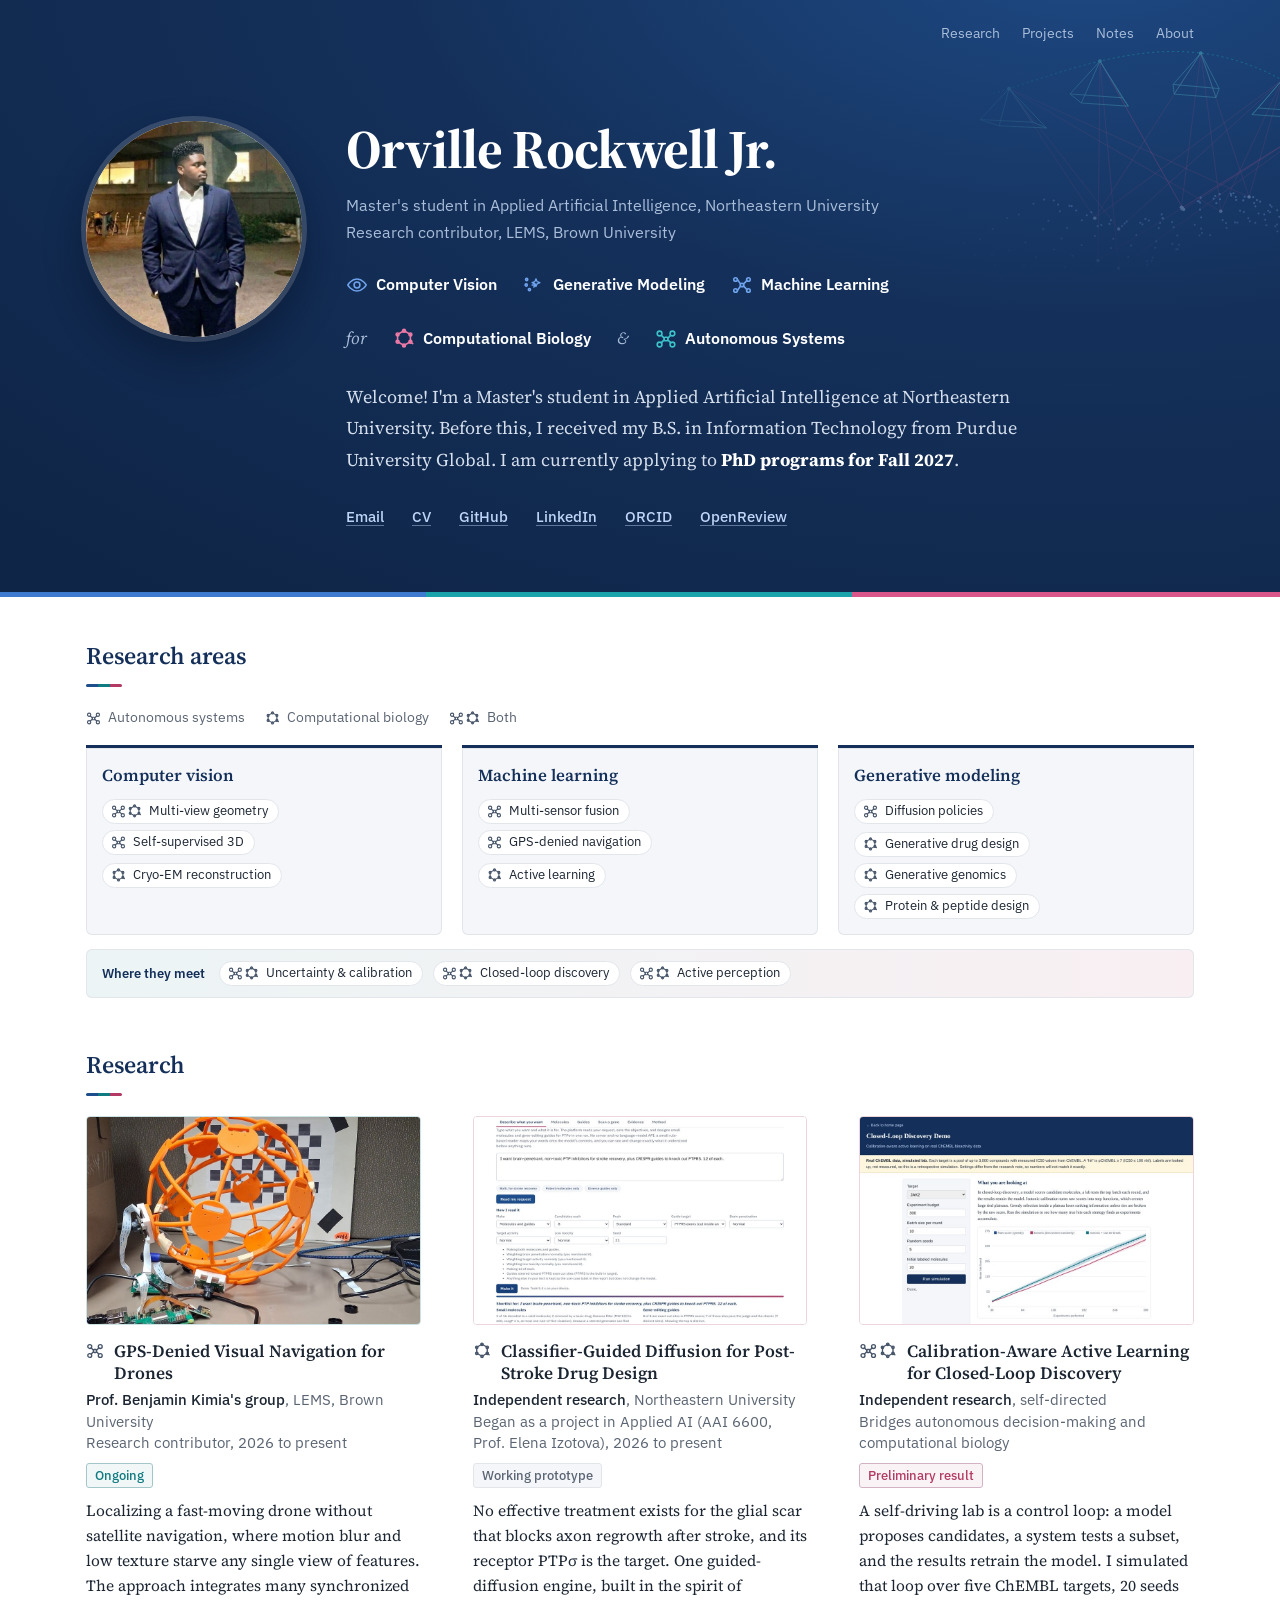
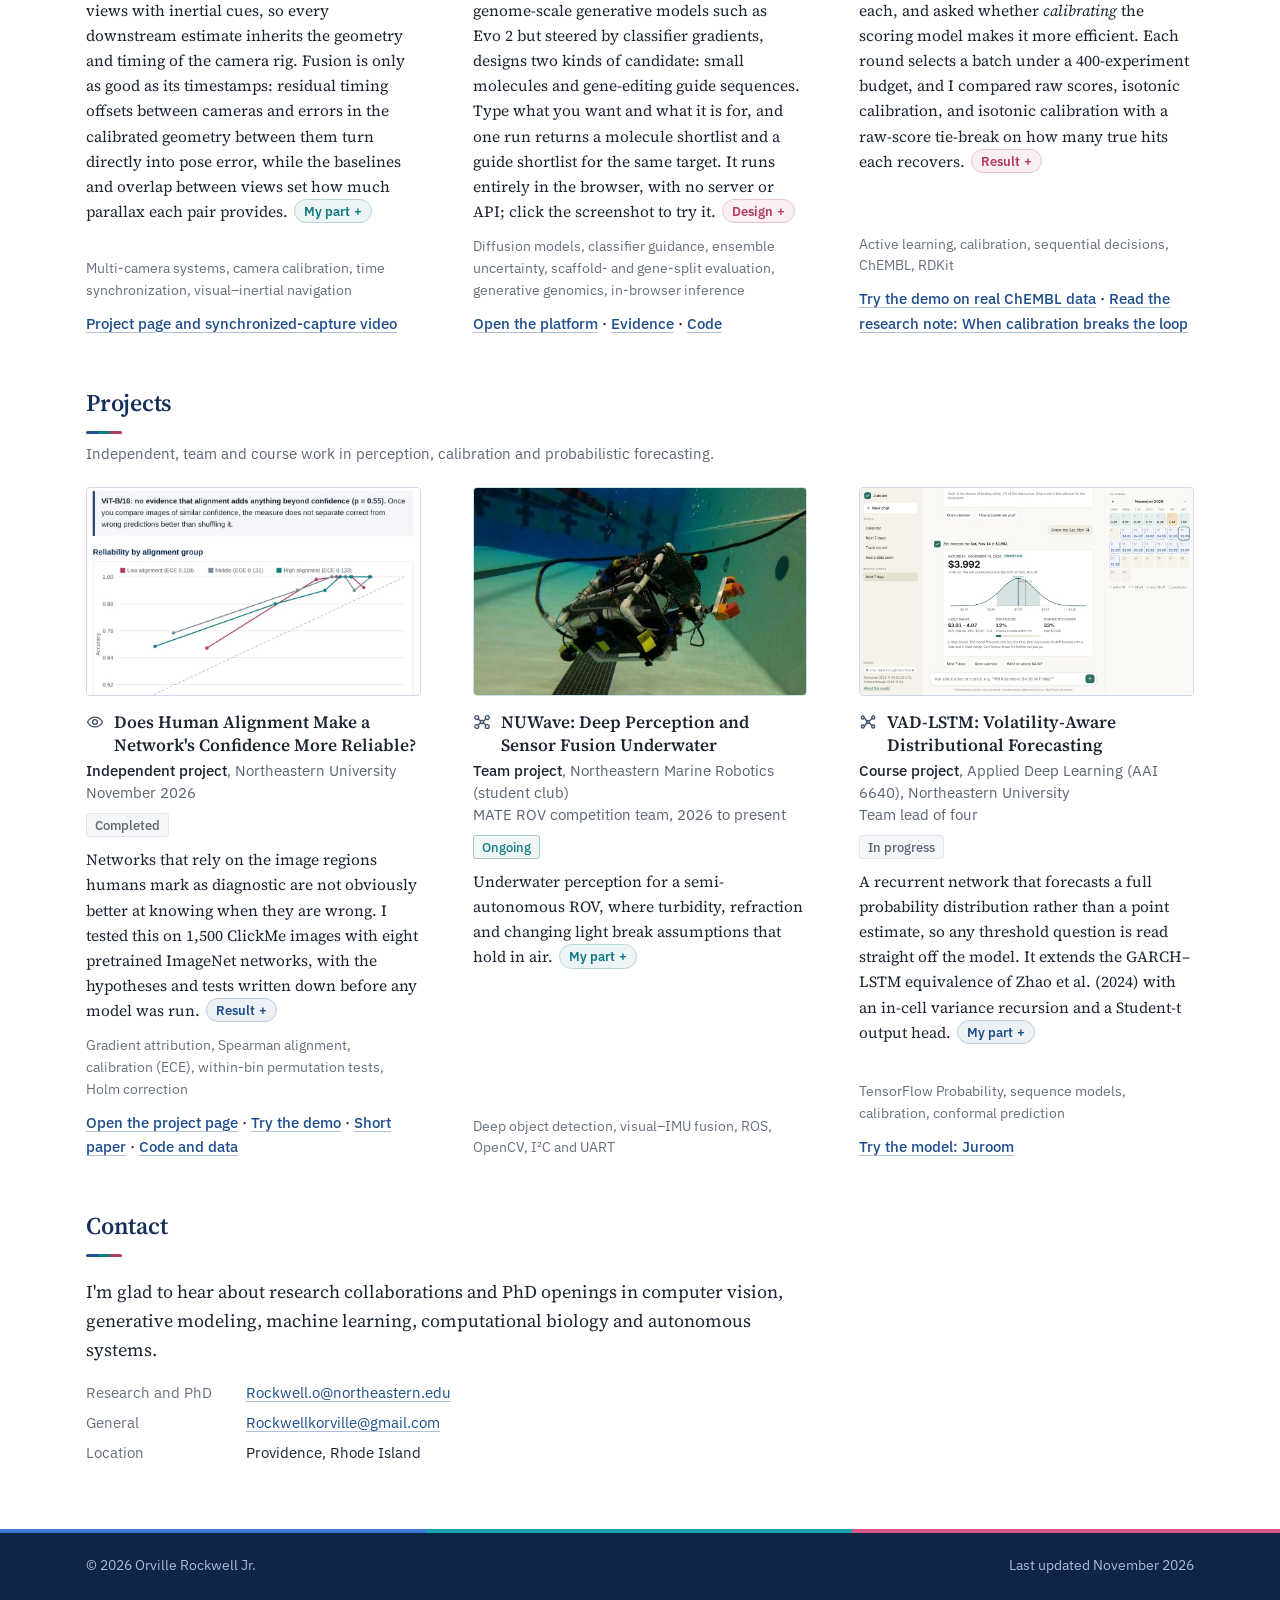
==== commit 41afe22e: "Human alignment project: standalone page Co-Authored-By: Claude Sonnet 5.5 <noreply@anthropic.com> C" ====
--- a/index.html
+++ b/index.html
@@ -643,7 +643,7 @@
       <div class="entries cols3">
 
         <article class="entry t-cv">
-          <a class="thumb" href="https://urirock-closed-loop-demo.hf.space/app/alignment" style="display:block" aria-label="Try the human alignment and confidence demo"><img src="assets/img/alignment-demo.jpg" alt="Demo screenshot: verdict and reliability-by-alignment-group chart for ViT-B/16" loading="lazy" width="960" height="600"></a>
+          <a class="thumb" href="projects/human-alignment-calibration/" style="display:block" aria-label="Open the human alignment and confidence project page"><img src="assets/img/alignment-demo.jpg" alt="Demo screenshot: verdict and reliability-by-alignment-group chart for ViT-B/16" loading="lazy" width="960" height="600"></a>
           <div>
             <h3><span class="mk ic d-cv" aria-hidden="true"></span>Does Human Alignment Make a Network's Confidence More Reliable?</h3>
             <p class="where"><b>Independent project</b>, Northeastern University<br>November 2026</p>
@@ -651,7 +651,7 @@
             <p class="sum">Networks that rely on the image regions humans mark as diagnostic are not obviously better at knowing when they are wrong. I tested this on 1,500 ClickMe images with eight pretrained ImageNet networks, with the hypotheses and tests written down before any model was run.</p>
             <p class="key"><b>Result.</b> The published trade-off between accuracy and human alignment reproduced (Spearman &minus;0.74 across models), but image-level alignment added no information about errors beyond confidence in any of the eight models. A secondary measure of reliance on human-marked regions showed only a weak, non-robust signal in the newest architectures.</p>
             <p class="methods">Gradient attribution, Spearman alignment, calibration (ECE), within-bin permutation tests, Holm correction</p>
-            <p class="more"><a href="https://urirock-closed-loop-demo.hf.space/app/alignment" target="_blank" rel="noopener">Try the demo</a> &middot; <a href="https://github.com/OrvilleRockwellJr/OrvilleRockwellJr.github.io/blob/main/projects/human-alignment-calibration/REPORT.md" target="_blank" rel="noopener">Short paper</a> &middot; <a href="https://github.com/OrvilleRockwellJr/OrvilleRockwellJr.github.io/tree/main/projects/human-alignment-calibration" target="_blank" rel="noopener">Code and data</a></p>
+            <p class="more"><a href="projects/human-alignment-calibration/">Open the project page</a> &middot; <a href="https://urirock-closed-loop-demo.hf.space/app/alignment" target="_blank" rel="noopener">Try the demo</a> &middot; <a href="https://github.com/OrvilleRockwellJr/OrvilleRockwellJr.github.io/blob/main/projects/human-alignment-calibration/REPORT.md" target="_blank" rel="noopener">Short paper</a> &middot; <a href="https://github.com/OrvilleRockwellJr/OrvilleRockwellJr.github.io/tree/main/projects/human-alignment-calibration" target="_blank" rel="noopener">Code and data</a></p>
           </div>
         </article>
 
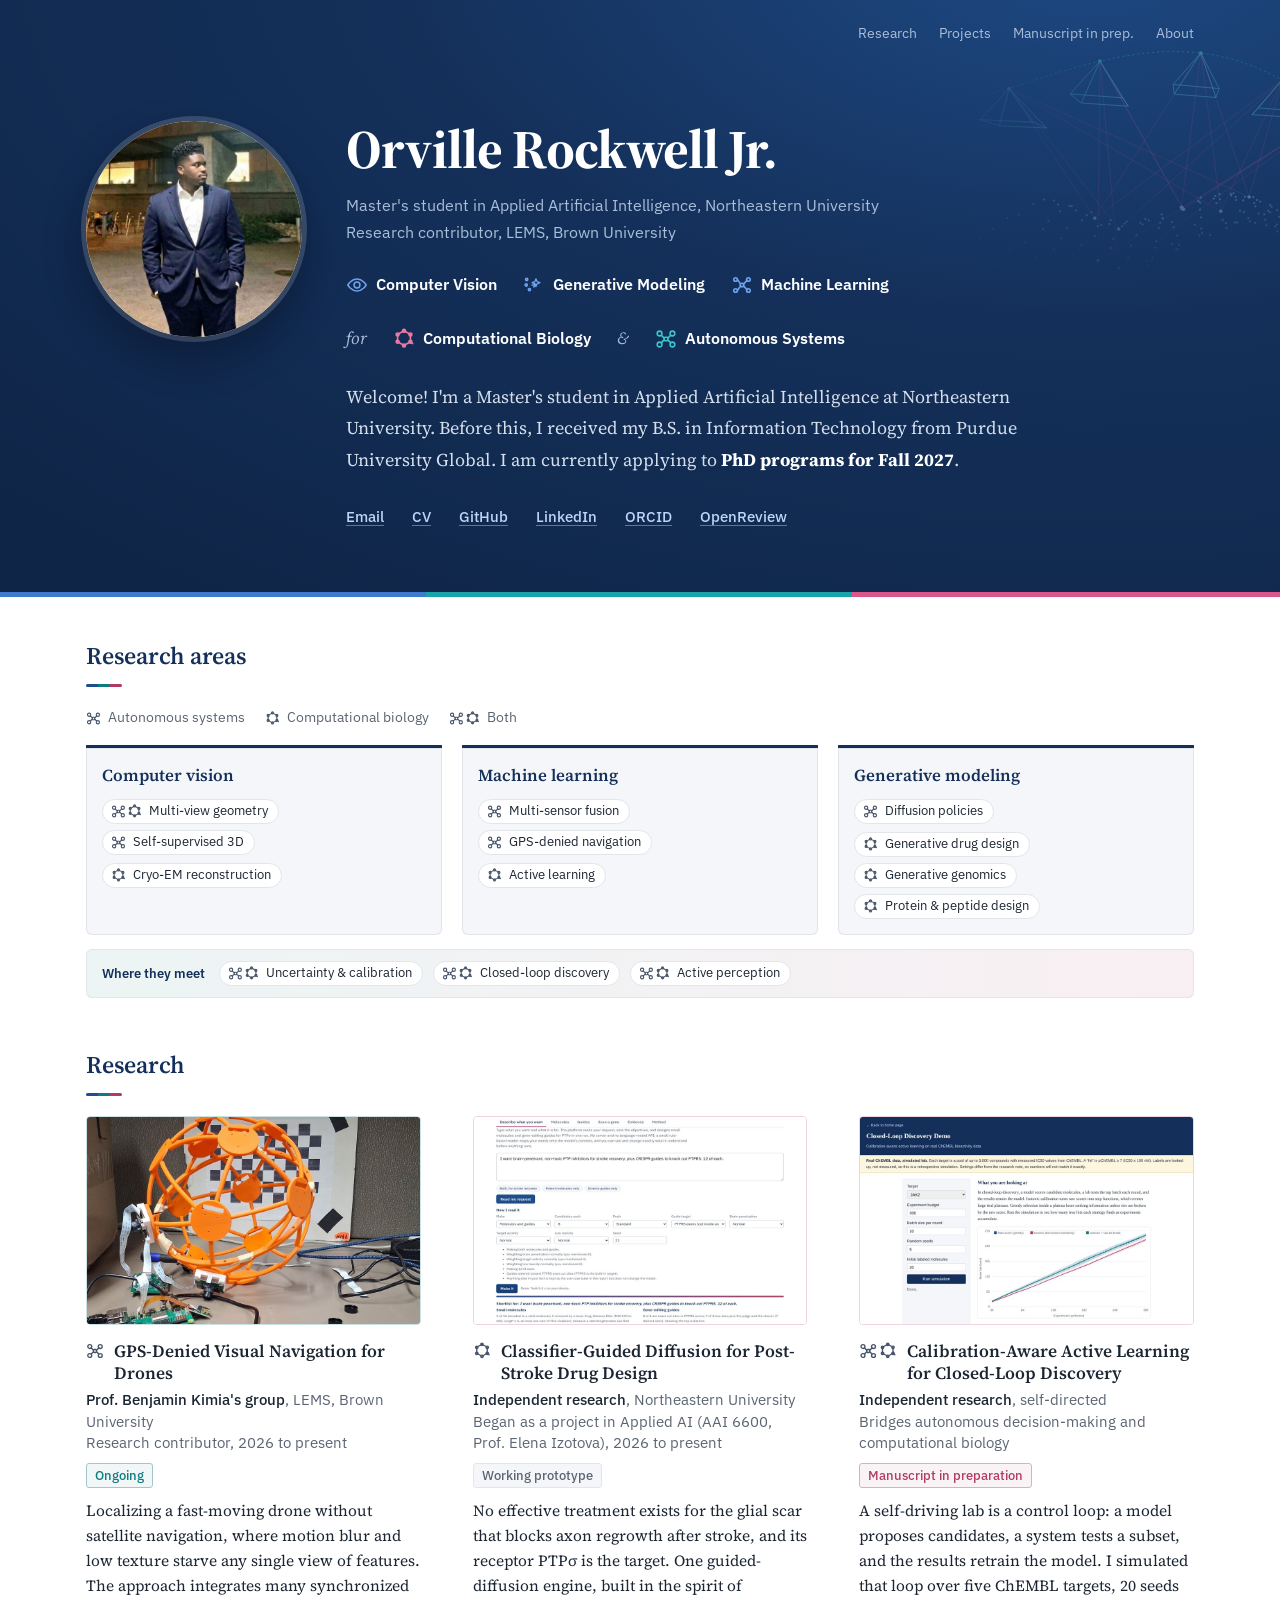
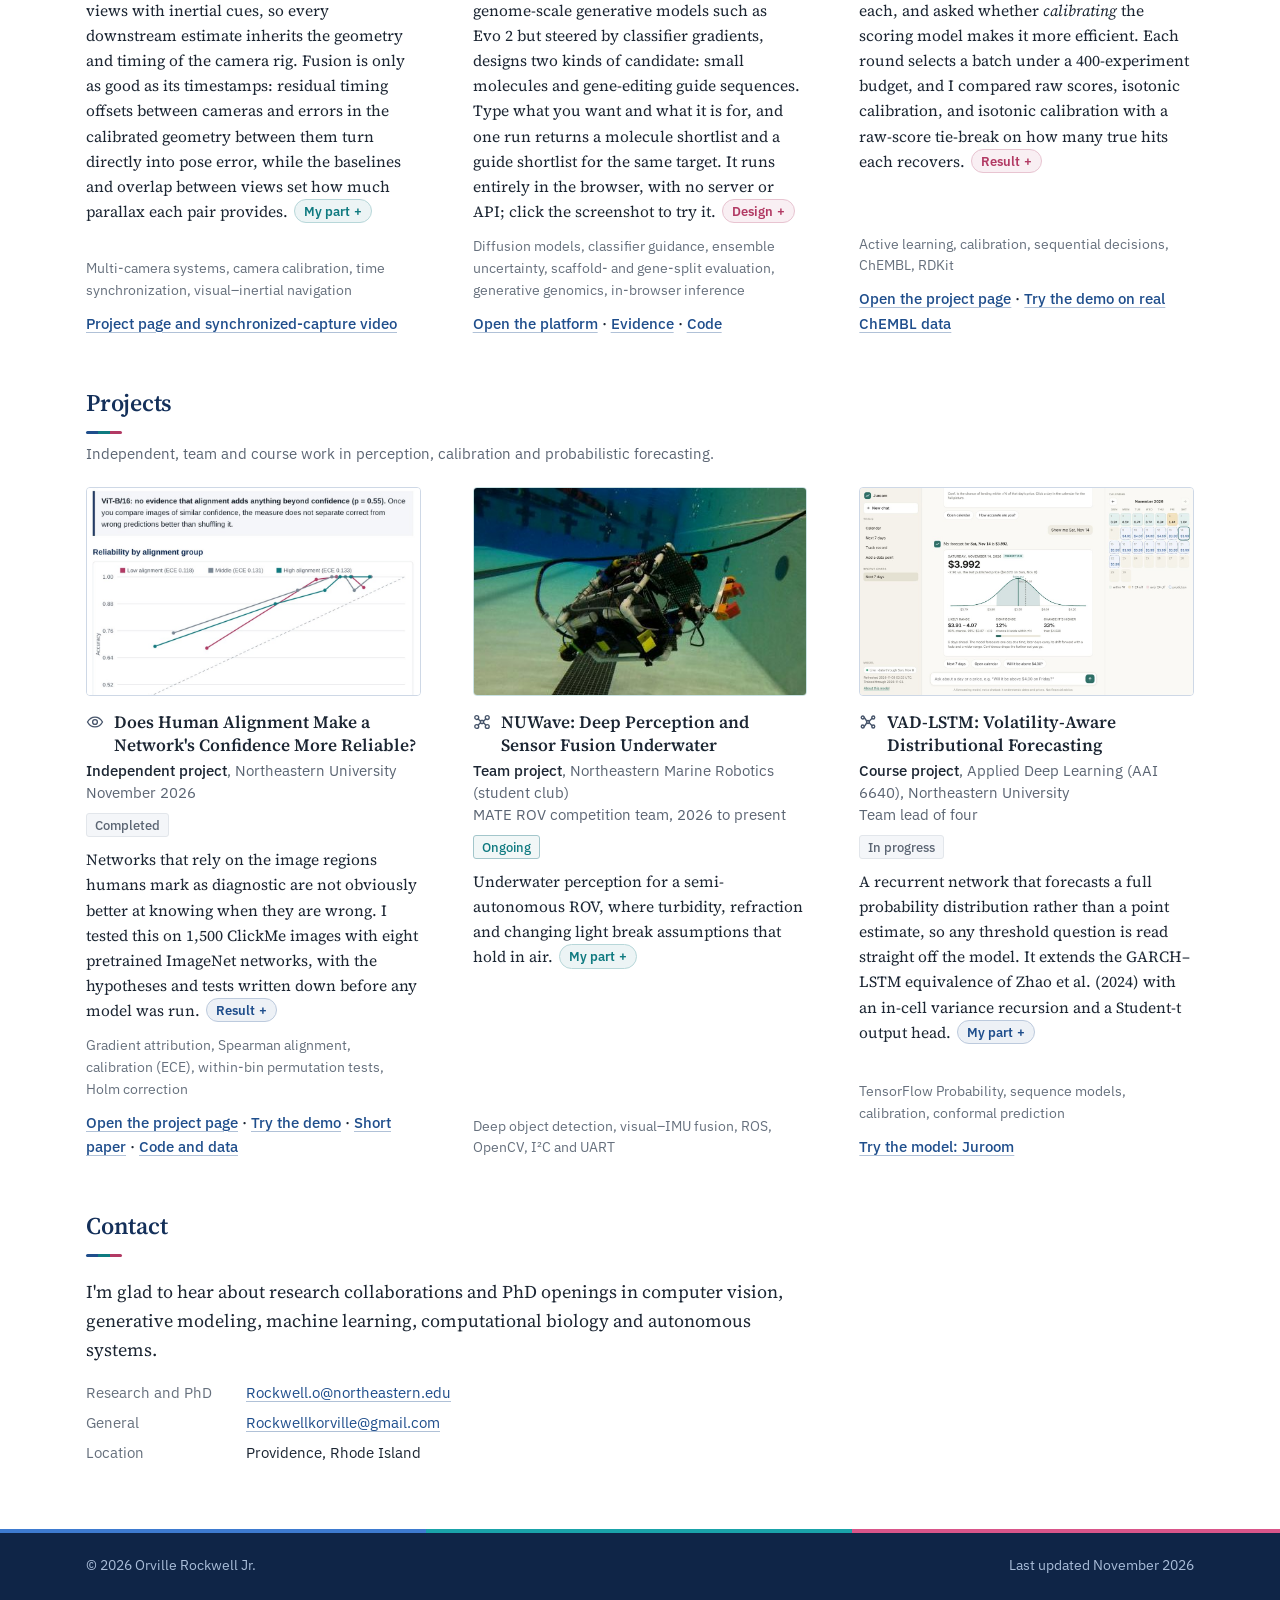
==== commit 4ff9a0fc: "Closed-loop project: standalone manuscript-in-preparation page; redirect old note; update links Co-A" ====
--- a/index.html
+++ b/index.html
@@ -543,7 +543,7 @@
   <nav class="top" aria-label="Sections">
     <a href="#research">Research</a>
     <a href="#projects">Projects</a>
-    <a href="notes/calibration-ties.html">Notes</a>
+    <a href="projects/closed-loop-discovery/">Manuscript in prep.</a>
     <a href="about.html">About</a>
   </nav>
 
@@ -622,15 +622,15 @@
         </article>
 
         <article class="entry t-bio" id="loop">
-          <a class="thumb" href="https://urirock-closed-loop-demo.hf.space/app/home" style="display:block" aria-label="Open the closed-loop discovery demo, which runs on real ChEMBL data"><img src="assets/img/closed-loop-demo.jpg" alt="Closed-loop discovery demo: hits found versus experiments on JAK2 for raw scores, isotonic calibration and isotonic with a raw-score tie-break" loading="lazy" width="960" height="600"></a>
+          <a class="thumb" href="projects/closed-loop-discovery/" style="display:block" aria-label="Open the closed-loop discovery project page"><img src="assets/img/closed-loop-demo.jpg" alt="Closed-loop discovery demo: hits found versus experiments on JAK2 for raw scores, isotonic calibration and isotonic with a raw-score tie-break" loading="lazy" width="960" height="600"></a>
           <div>
             <h3><span class="mk ic d-both" aria-hidden="true"></span>Calibration-Aware Active Learning for Closed-Loop Discovery</h3>
             <p class="where"><b>Independent research</b>, self-directed<br>Bridges autonomous decision-making and computational biology</p>
-            <span class="status result">Preliminary result</span>
+            <span class="status result">Manuscript in preparation</span>
             <p class="sum">A self-driving lab is a control loop: a model proposes candidates, a system tests a subset, and the results retrain the model. I simulated that loop over five ChEMBL targets, 20 seeds each, and asked whether <em>calibrating</em> the scoring model makes it more efficient. Each round selects a batch under a 400-experiment budget, and I compared raw scores, isotonic calibration, and isotonic calibration with a raw-score tie-break on how many true hits each recovers.</p>
             <p class="key"><b>Result.</b> Not for greedy selection. Isotonic calibration never significantly improved hit recovery and significantly hurt it on 2 of 5 targets (JAK2: 375.0 versus 384.3 hits at a 400-experiment budget, p&nbsp;&lt;&nbsp;0.01), even as it lowered calibration error on all five. The mechanism is resolution loss: isotonic regression is monotone but piecewise constant, so it leaves a plateau of tied scores at the top of the ranking (88 to 2,212 molecules) and the batch is drawn almost at random from it. Breaking ties with the raw score, or using strictly monotone calibrators (Platt, beta), recovers the loss. A retrospective simulation, not a wet-lab campaign.</p>
             <p class="methods">Active learning, calibration, sequential decisions, ChEMBL, RDKit</p>
-            <p class="more"><a href="https://urirock-closed-loop-demo.hf.space/app/home">Try the demo on real ChEMBL data</a> &middot; <a href="notes/calibration-ties.html">Read the research note: When calibration breaks the loop</a></p>
+            <p class="more"><a href="projects/closed-loop-discovery/">Open the project page</a> &middot; <a href="https://urirock-closed-loop-demo.hf.space/app/home">Try the demo on real ChEMBL data</a></p>
           </div>
         </article>
 
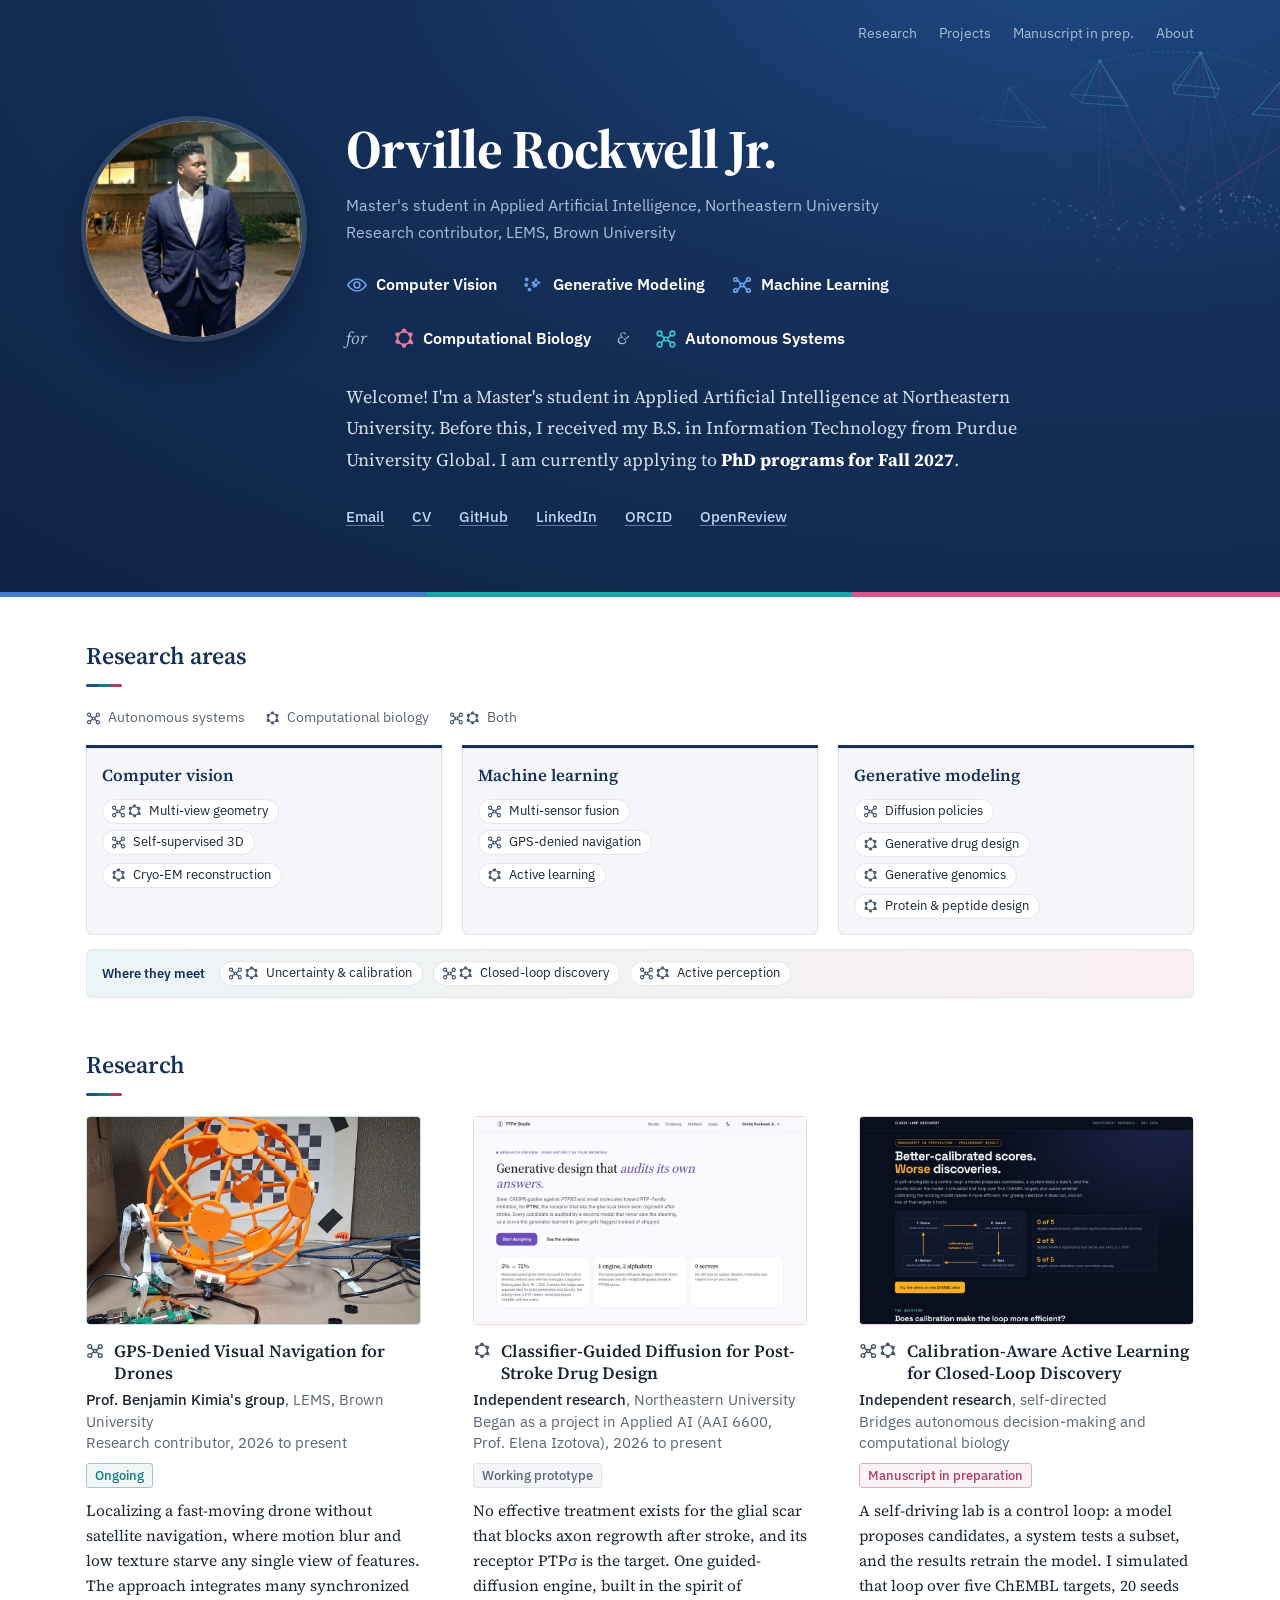
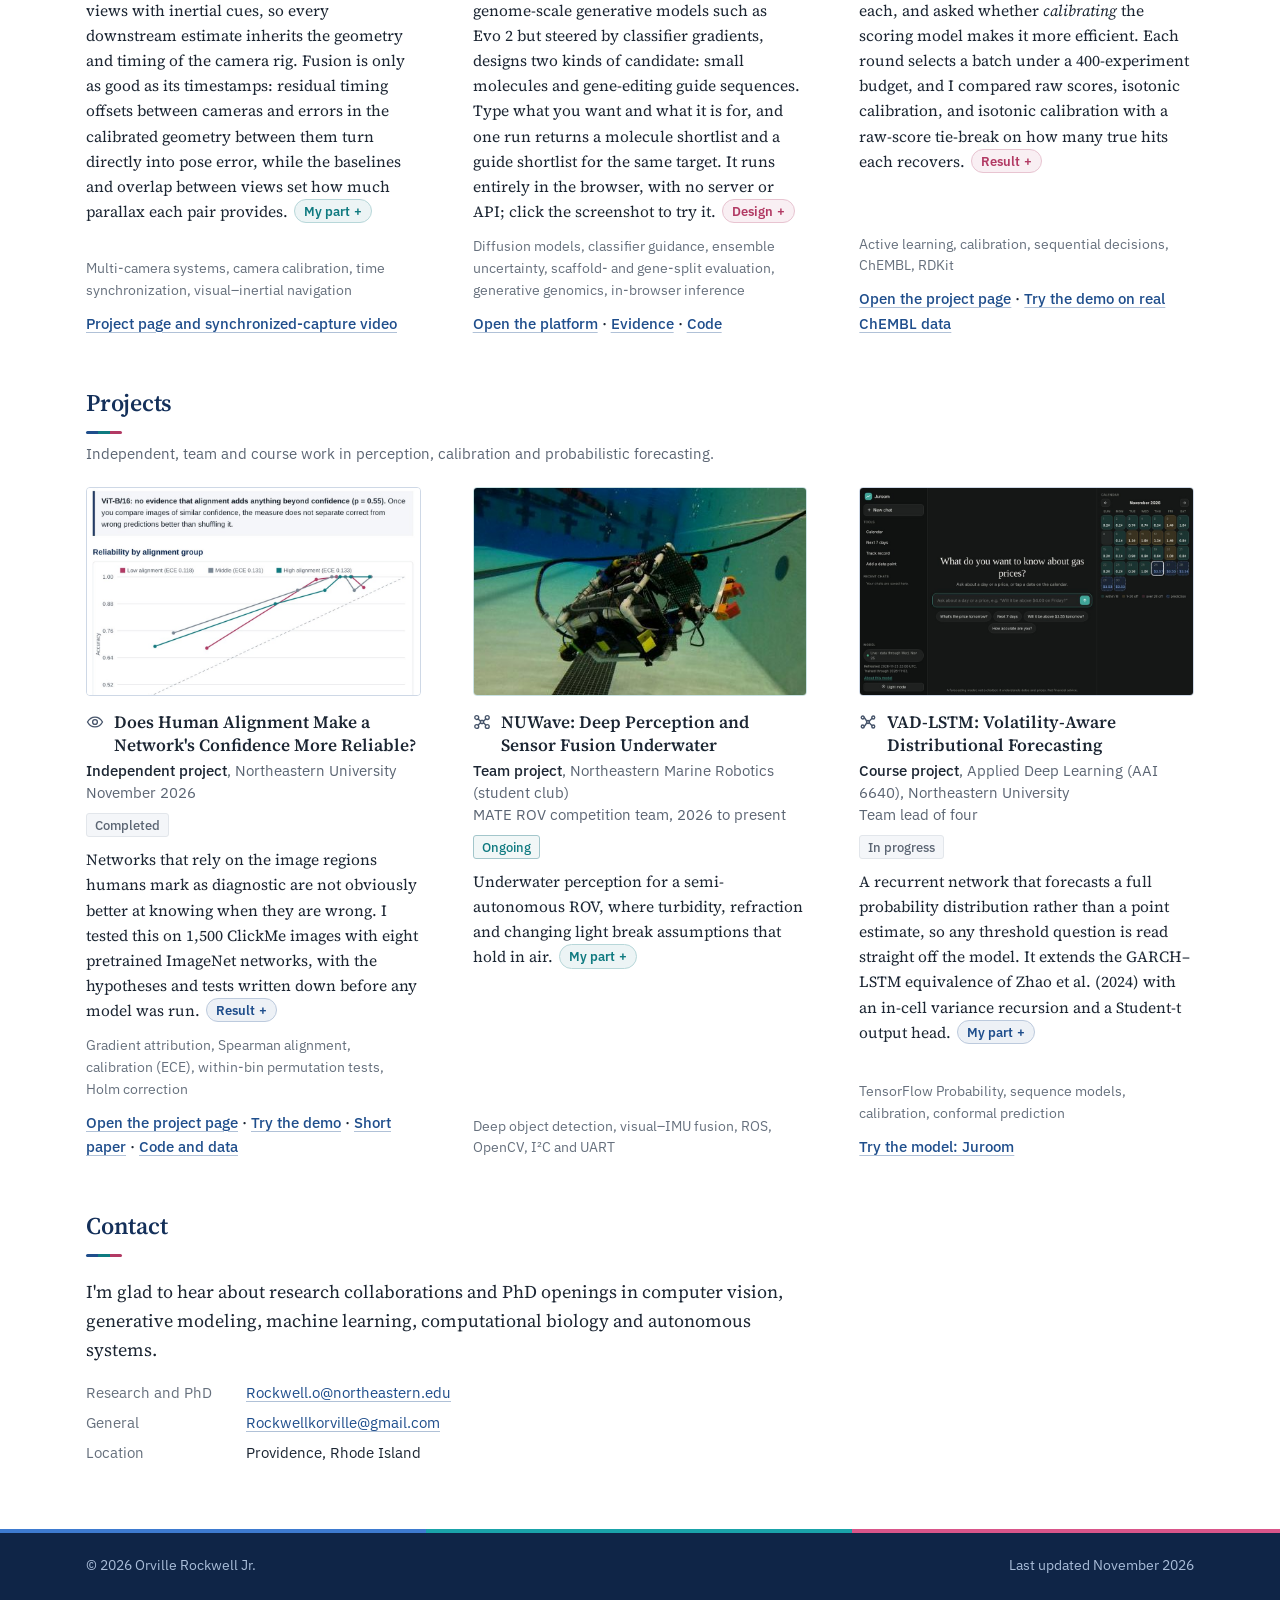
==== commit d563d49e: "Refresh homepage thumbnails: dark Juroom, current Studio and closed-loop pages Co-Authored-By: Claud" ====
--- a/index.html
+++ b/index.html
@@ -609,7 +609,7 @@
         </article>
 
         <article class="entry t-bio" id="diffusion">
-          <a class="thumb" href="projects/diffusion-design/" style="display:block" aria-label="Open the PTP&sigma; Design Studio: type what you want made and get molecule and guide shortlists, running in your browser"><img src="assets/img/diffusion-design.jpg" alt="The request box: a typed request, how the platform read it, and the resulting molecule and guide shortlist" width="960" height="600" loading="lazy"></a>
+          <a class="thumb" href="projects/diffusion-design/" style="display:block" aria-label="Open the PTP&sigma; Design Studio: type what you want made and get molecule and guide shortlists, running in your browser"><img src="assets/img/diffusion-design.jpg?v=2" alt="PTP&sigma; Studio home: generative design that audits its own answers, with the headline results" width="960" height="600" loading="lazy"></a>
           <div>
             <h3><span class="mk ic d-bio" aria-hidden="true"></span>Classifier-Guided Diffusion for Post-Stroke Drug Design</h3>
             <p class="where"><b>Independent research</b>, Northeastern University<br>Began as a project in Applied AI (AAI 6600, Prof. Elena Izotova), 2026 to present</p>
@@ -622,7 +622,7 @@
         </article>
 
         <article class="entry t-bio" id="loop">
-          <a class="thumb" href="projects/closed-loop-discovery/" style="display:block" aria-label="Open the closed-loop discovery project page"><img src="assets/img/closed-loop-demo.jpg" alt="Closed-loop discovery demo: hits found versus experiments on JAK2 for raw scores, isotonic calibration and isotonic with a raw-score tie-break" loading="lazy" width="960" height="600"></a>
+          <a class="thumb" href="projects/closed-loop-discovery/" style="display:block" aria-label="Open the closed-loop discovery project page"><img src="assets/img/closed-loop-demo.jpg?v=2" alt="Closed-loop discovery project page: better-calibrated scores, worse discoveries, with the loop diagram and headline counts" loading="lazy" width="960" height="600"></a>
           <div>
             <h3><span class="mk ic d-both" aria-hidden="true"></span>Calibration-Aware Active Learning for Closed-Loop Discovery</h3>
             <p class="where"><b>Independent research</b>, self-directed<br>Bridges autonomous decision-making and computational biology</p>
@@ -668,7 +668,7 @@
         </article>
 
         <article class="entry t-cv">
-          <a class="thumb" href="https://orvillerockwelljr.com/aai6640-team5/" style="display:block" aria-label="Open Juroom, the forecasting model"><img src="assets/img/gaslab-calendar.jpg" alt="GasLab demo: a calendar of past gas price forecasts, each day colored by how close the model was to the actual price" loading="lazy" width="960" height="602"></a>
+          <a class="thumb" href="https://orvillerockwelljr.com/aai6640-team5/" style="display:block" aria-label="Open Juroom, the forecasting model"><img src="assets/img/gaslab-calendar.jpg?v=2" alt="Juroom in dark mode: a gas-price question box beside a calendar of past forecasts and predictions" loading="lazy" width="960" height="600"></a>
           <div>
             <h3><span class="mk ic d-ml" aria-hidden="true"></span>VAD-LSTM: Volatility-Aware Distributional Forecasting</h3>
             <p class="where"><b>Course project</b>, Applied Deep Learning (AAI 6640), Northeastern University<br>Team lead of four</p>
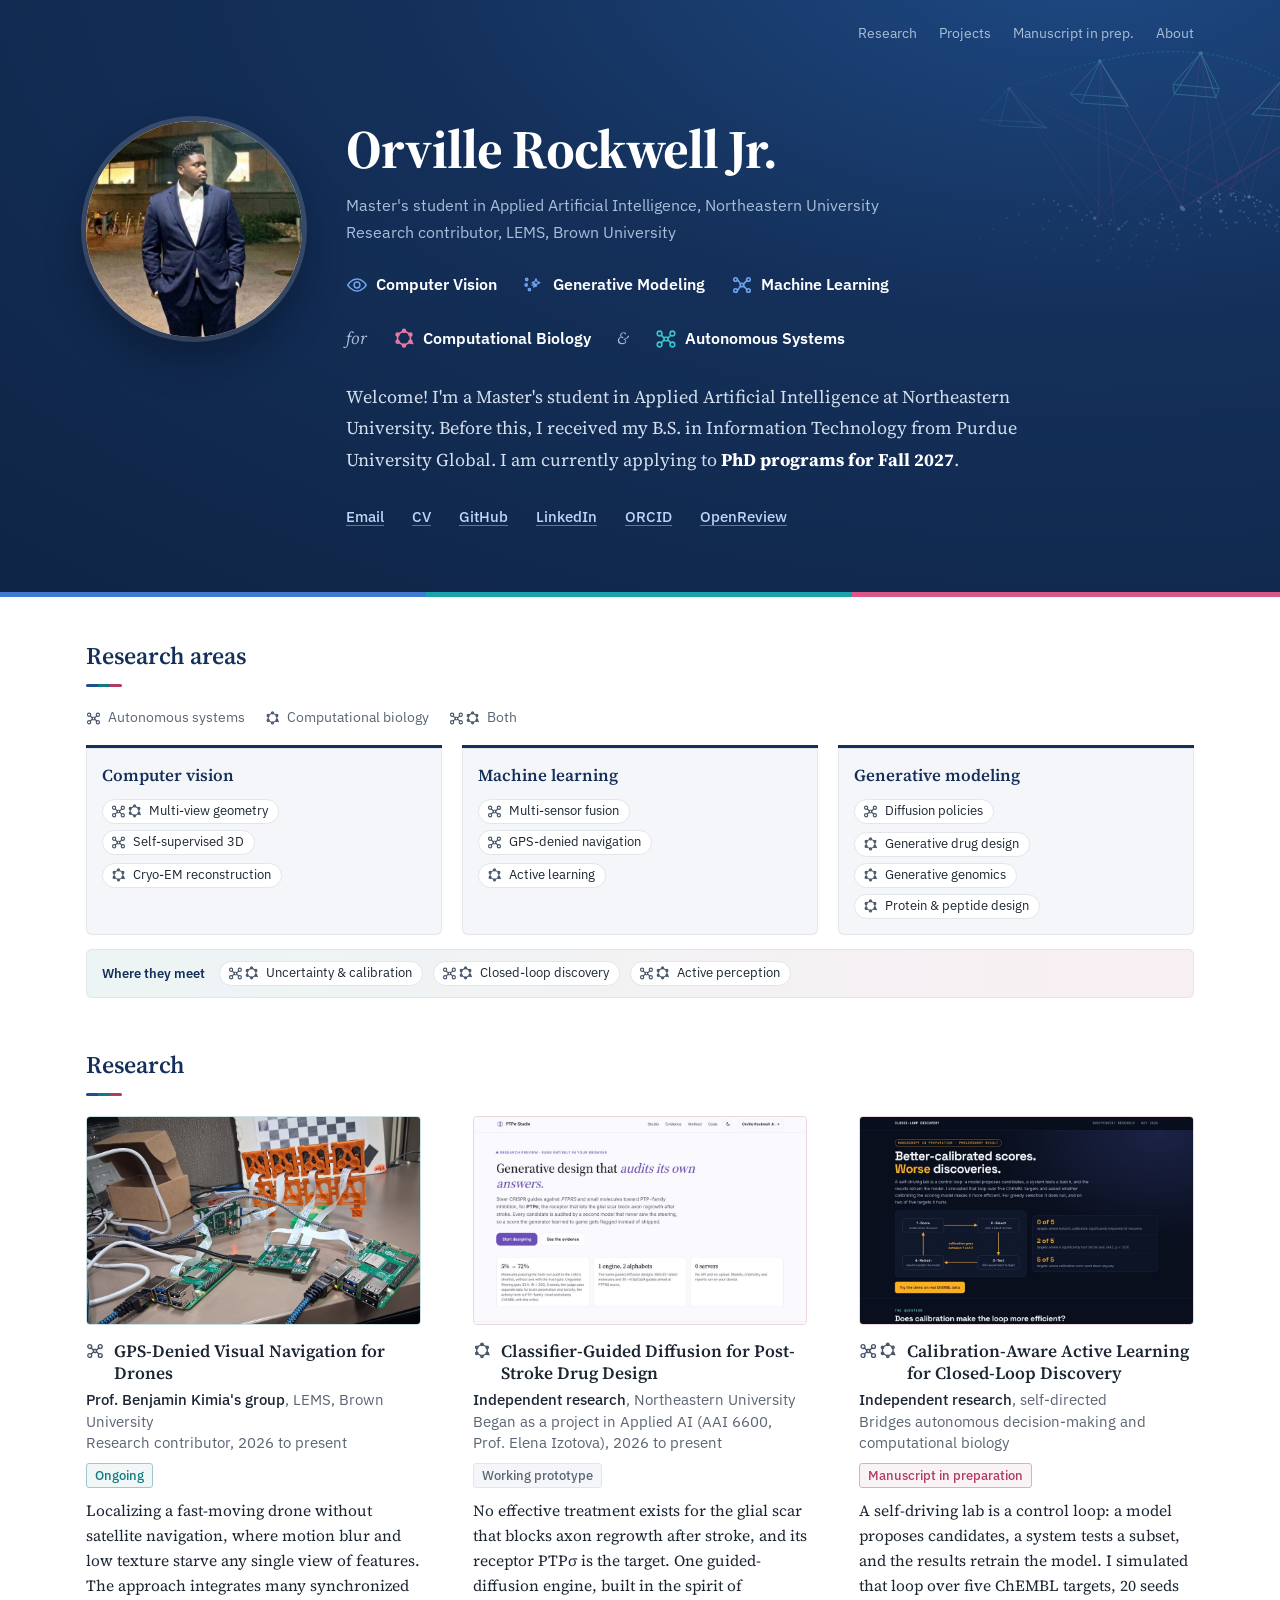
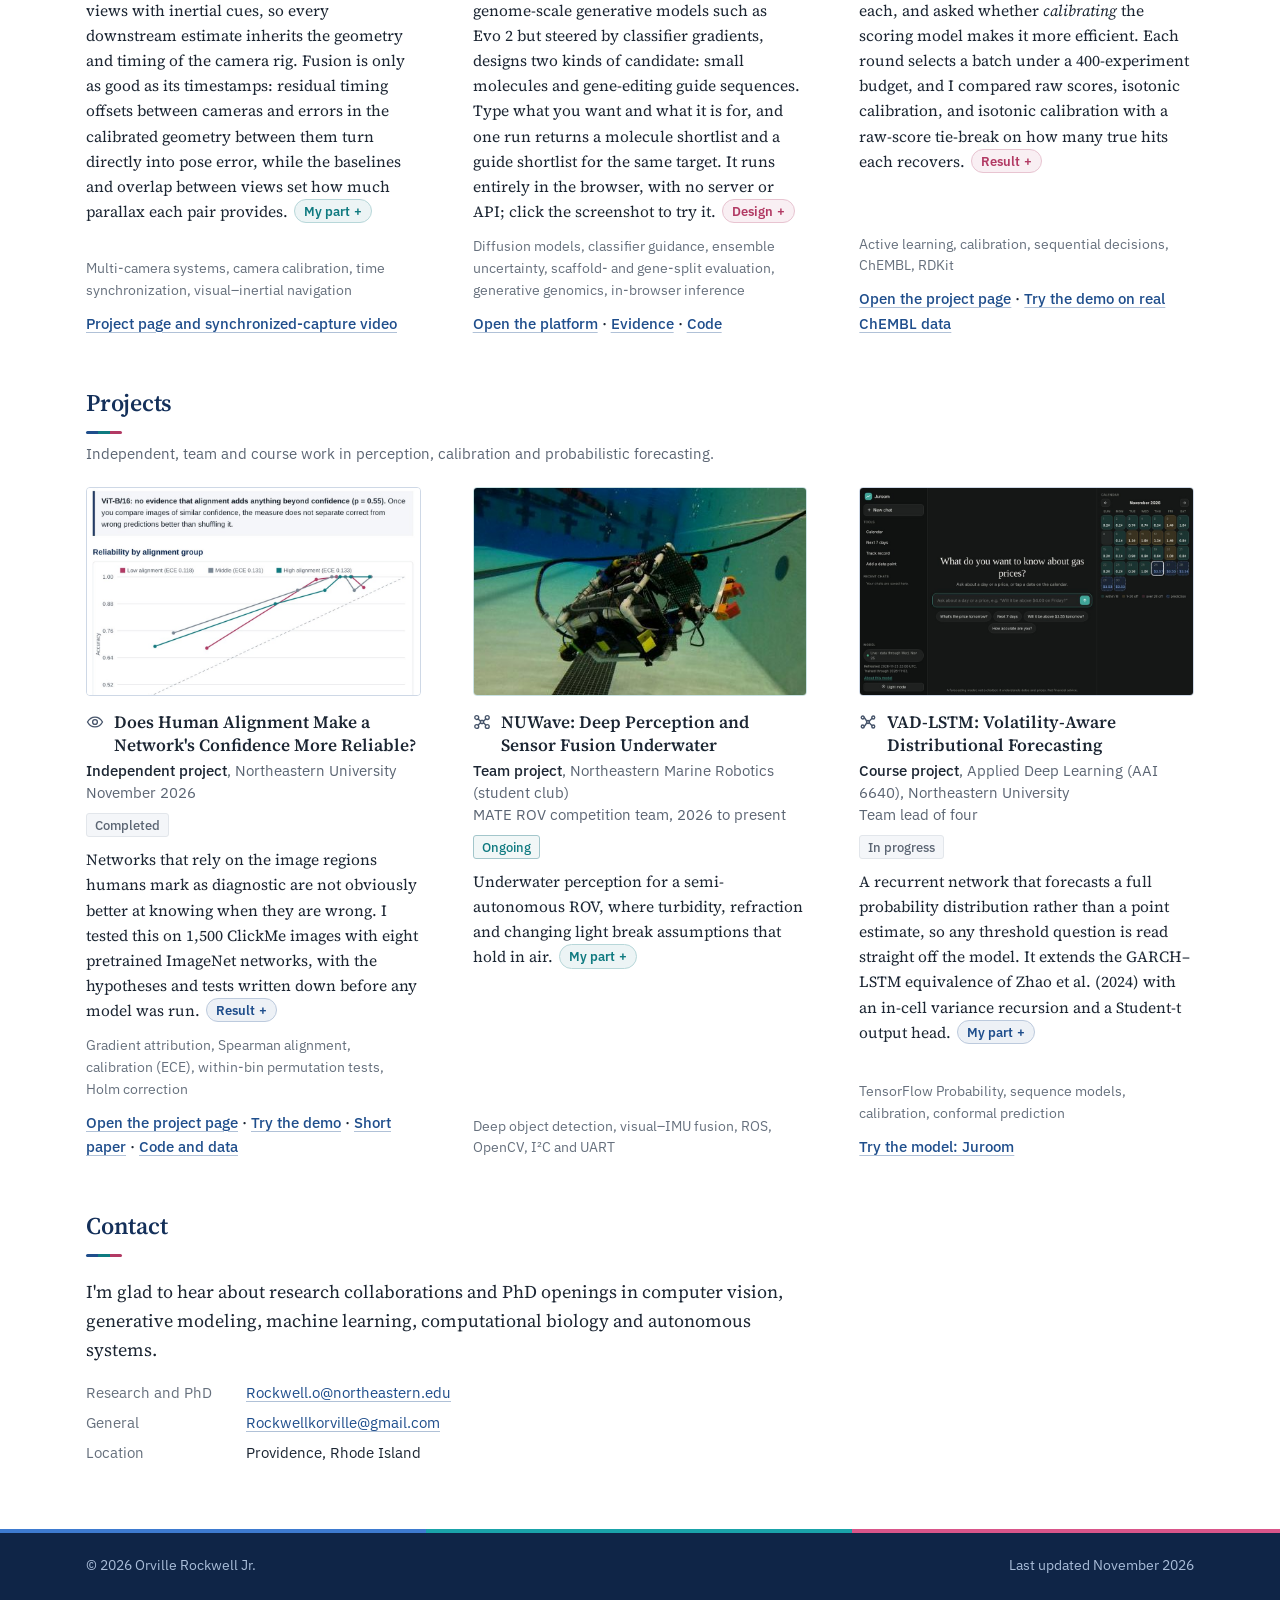
==== commit 8b5b1991: "Drone card: photo of the Pis, sync boards and camera row Co-Authored-By: Claude Sonnet 5.5 <noreply@" ====
--- a/index.html
+++ b/index.html
@@ -596,7 +596,7 @@
       <div class="entries cols3">
 
         <article class="entry t-auto">
-          <a class="thumb" href="notes/brown-live-fusion.html" style="display:block" aria-label="Watch a screen recording of the two-Raspberry-Pi synchronized capture running live"><img src="assets/img/brown-rig.jpg" alt="Multi-camera rig: cameras mounted on a 3D-printed spherical frame, wired through an Arducam Camarray HAT to a Raspberry Pi 5, in front of a checkerboard calibration target" loading="lazy" width="960" height="600"></a>
+          <a class="thumb" href="notes/brown-live-fusion.html" style="display:block" aria-label="Watch a screen recording of the two-Raspberry-Pi synchronized capture running live"><img src="assets/img/brown-pis.jpg?v=1" alt="Two Raspberry Pis and two Arducam sync boards wired to a row of four cameras on a 3D-printed mount, in front of a checkerboard calibration target" loading="lazy" width="960" height="600"></a>
           <div>
             <h3><span class="mk ic d-auto" aria-hidden="true"></span>GPS-Denied Visual Navigation for Drones</h3>
             <p class="where"><b>Prof. Benjamin Kimia's group</b>, LEMS, Brown University<br>Research contributor, 2026 to present</p>
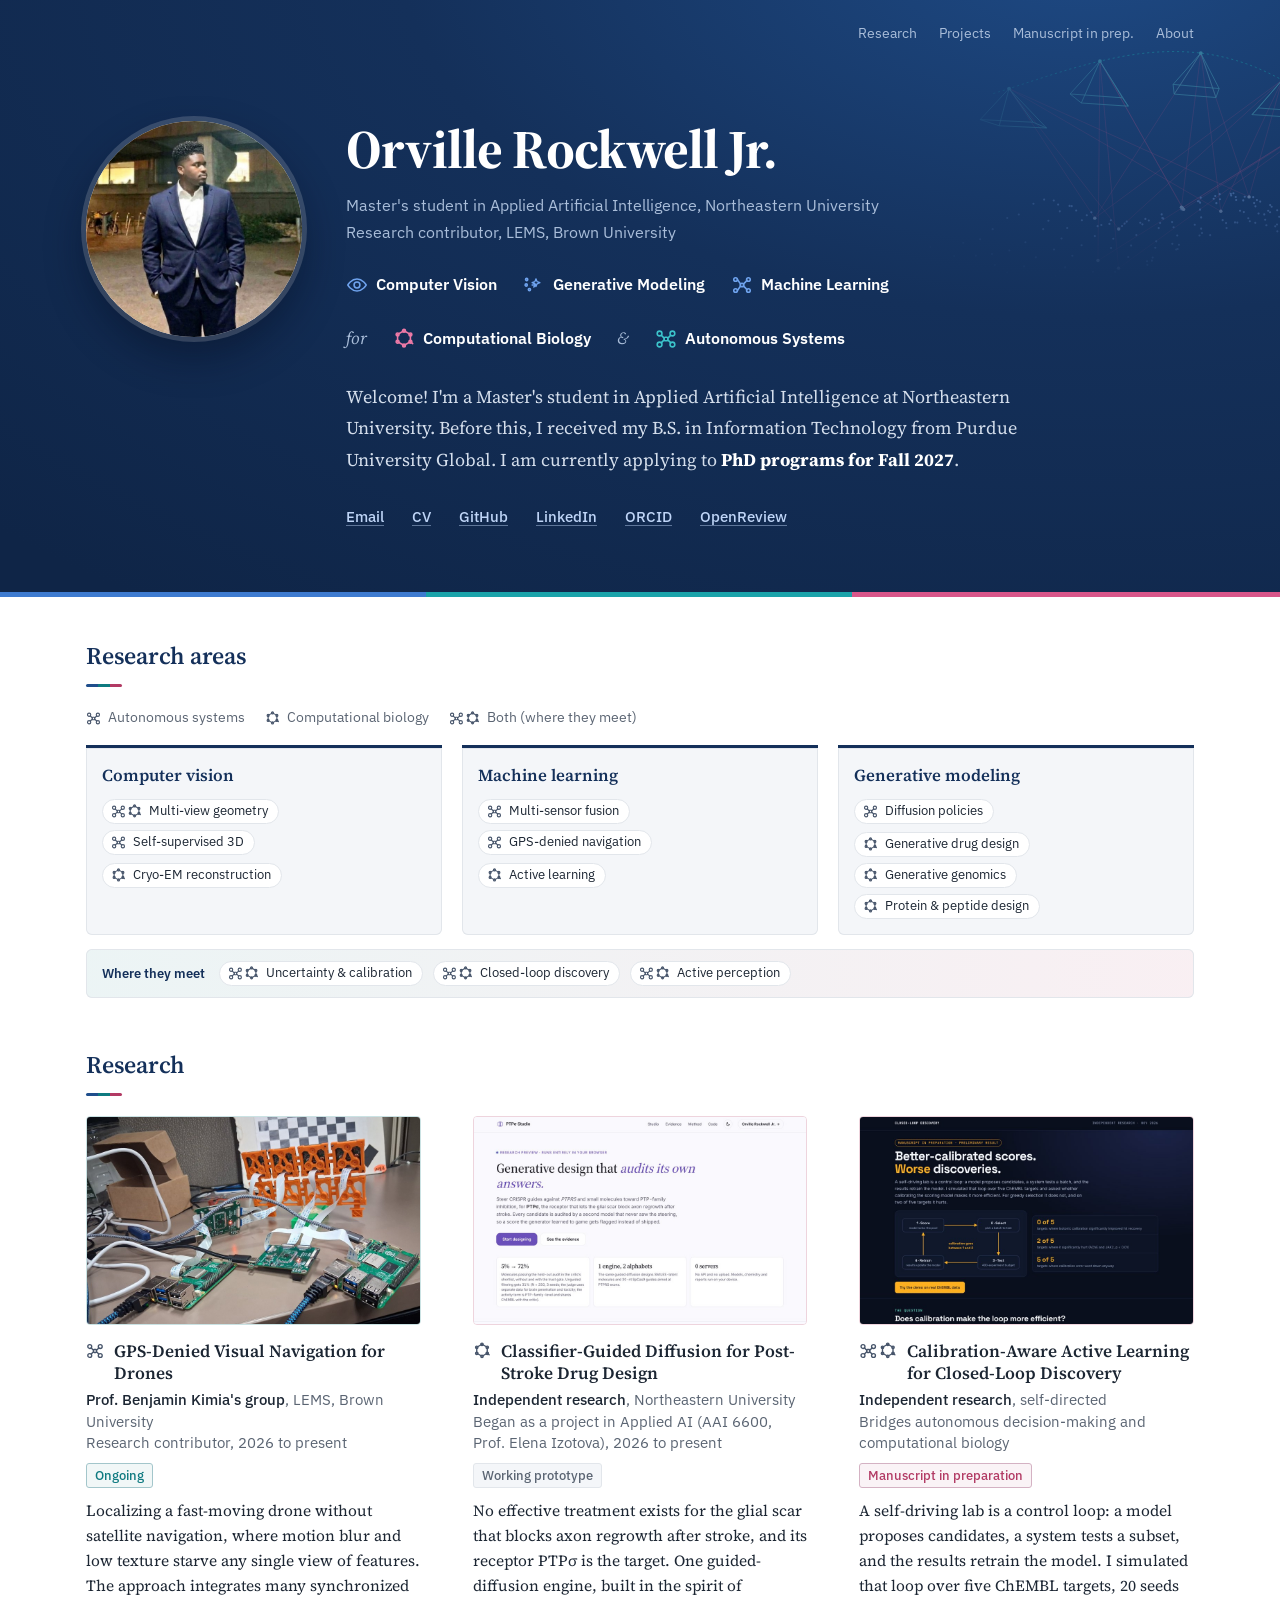
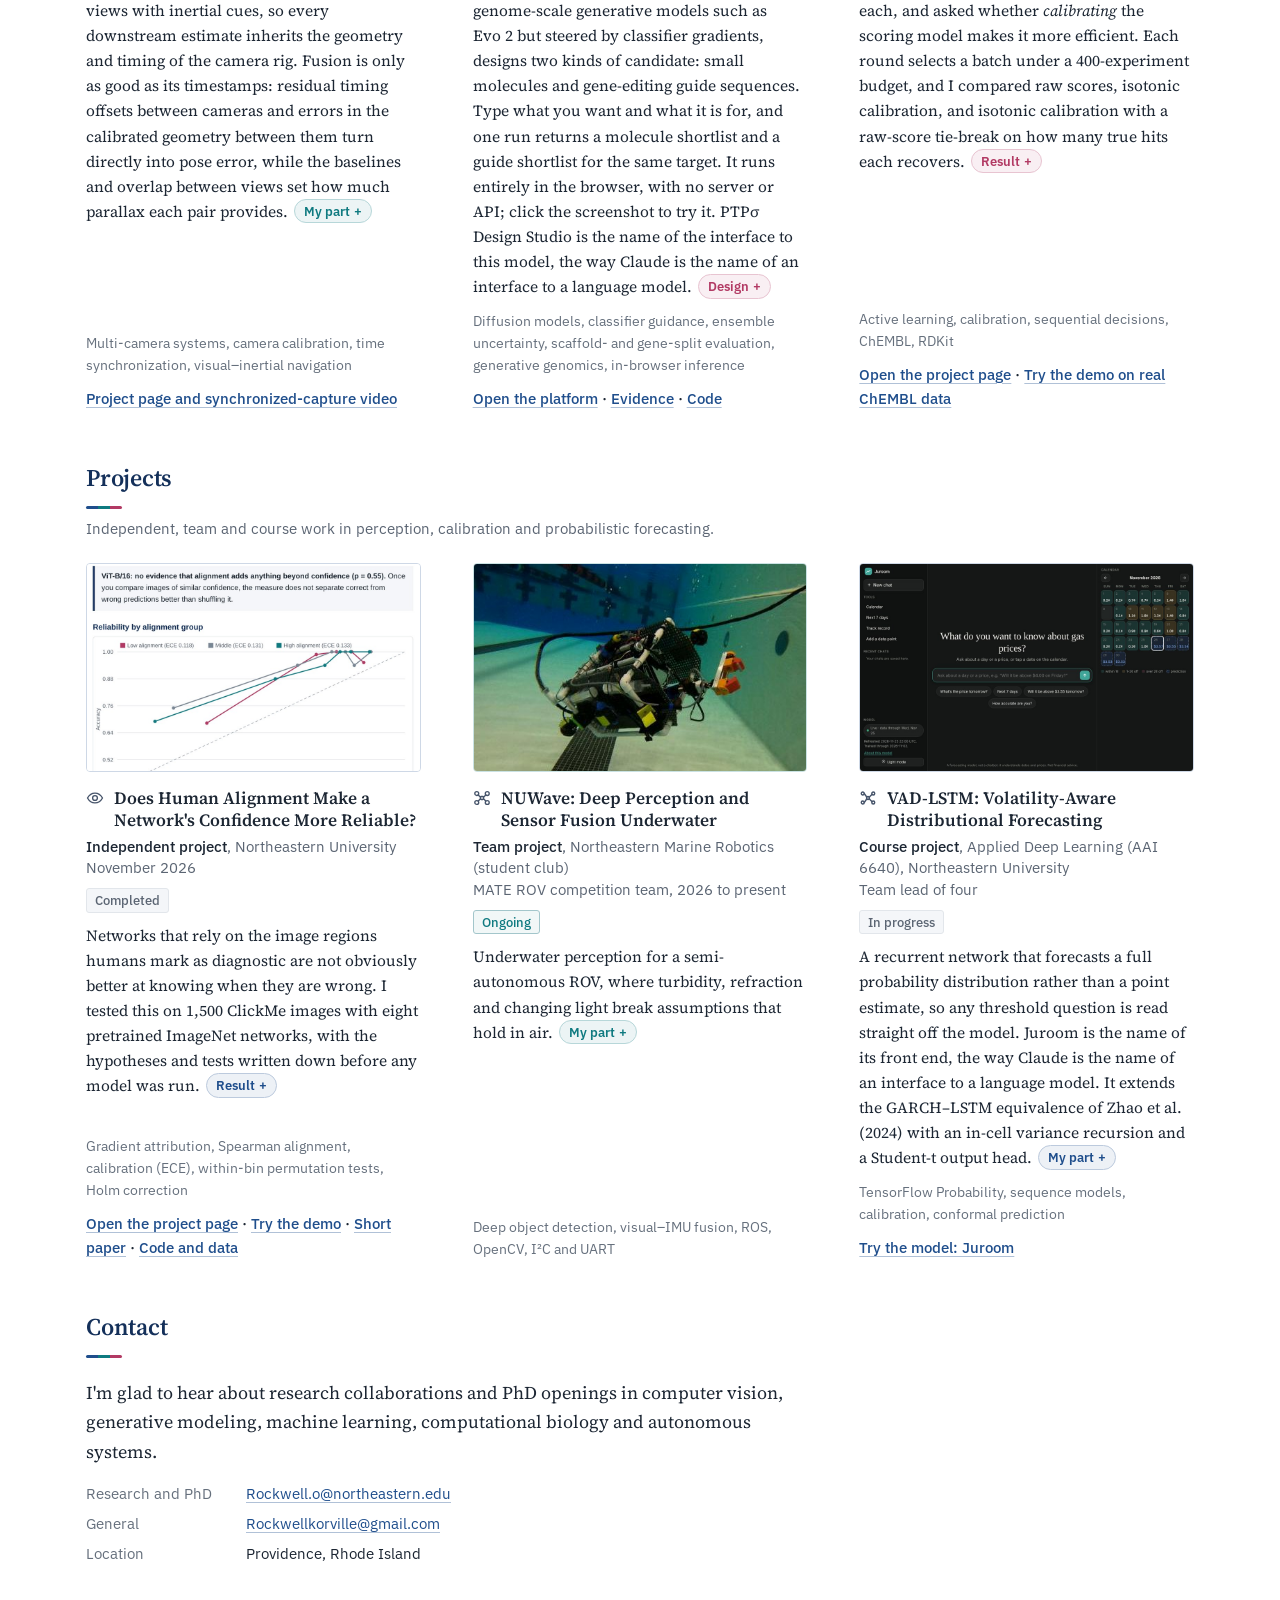
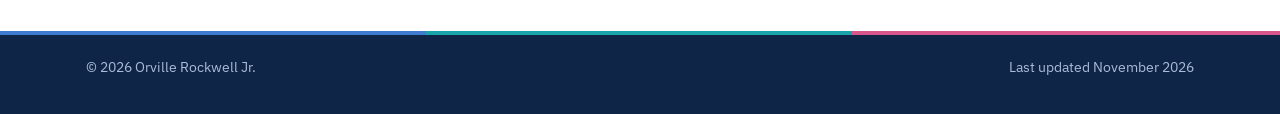
==== commit fe40ebfb: "Homepage: keep PhD line visible, label closed-loop numbers, add status lines and name context, legen" ====
--- a/index.html
+++ b/index.html
@@ -315,7 +315,8 @@
 .mast .links{margin-top:30px;gap:10px 28px}
 @media (min-width:760px){.mast .hero{padding-top:76px;padding-bottom:68px}}
 </style>
-<style>.phd-line{cursor:pointer}.phd-line.hide,.phd-line.hide strong{color:transparent;-webkit-text-fill-color:transparent;user-select:none;-webkit-user-select:none}</style>
+
+<style>.entry .thumb img{transition:transform .25s ease,box-shadow .25s ease}.entry .thumb:hover img{transform:translateY(-2px);box-shadow:0 8px 22px rgba(11,30,60,.18)}@media(prefers-reduced-motion:reduce){.entry .thumb img{transition:none}.entry .thumb:hover img{transform:none}}</style>
 </head>
 <body>
 <a class="skip" href="#main">Skip to content</a>
@@ -563,7 +564,7 @@
           <span class="chip c2"><svg viewBox="0 0 24 24" aria-hidden="true"><circle cx="5" cy="6" r="2.6"/><circle cx="19" cy="6" r="2.6"/><circle cx="5" cy="18" r="2.6"/><circle cx="19" cy="18" r="2.6"/><path d="M7 8l3 3m4 0l3-3M7 16l3-3m4 0l3 3"/><rect x="10" y="10" width="4" height="4" rx="1"/></svg>Autonomous Systems</span>
         </div>
         <div class="bio">
-          <p>Welcome! I'm a Master's student in Applied Artificial Intelligence at Northeastern University. Before this, I received my B.S. in Information Technology from Purdue University Global. <span id="phd-line" class="phd-line">I am currently applying to <strong>PhD programs for Fall 2027</strong>.</span></p>
+          <p>Welcome! I'm a Master's student in Applied Artificial Intelligence at Northeastern University. Before this, I received my B.S. in Information Technology from Purdue University Global. I am currently applying to <strong>PhD programs for Fall 2027</strong>.</p>
         </div>
         <p class="links">
           <a href="mailto:Rockwell.o@northeastern.edu">Email</a>
@@ -582,7 +583,7 @@
 
     <section id="areas">
       <h2>Research areas</h2>
-      <p class="venn-legend"><span><i class="d-auto"></i>Autonomous systems</span><span><i class="d-bio"></i>Computational biology</span><span><i class="d-both"></i>Both</span></p>
+      <p class="venn-legend"><span><i class="d-auto"></i>Autonomous systems</span><span><i class="d-bio"></i>Computational biology</span><span><i class="d-both"></i>Both (where they meet)</span></p>
       <ul class="mcards">
         <li class="mcard"><h3>Computer vision</h3><div class="pg"><span class="vp d-both">Multi-view geometry</span><span class="vp d-auto">Self-supervised 3D</span></div><div class="pg"><span class="vp d-bio">Cryo-EM reconstruction</span></div></li>
         <li class="mcard"><h3>Machine learning</h3><div class="pg"><span class="vp d-auto">Multi-sensor fusion</span><span class="vp d-auto">GPS-denied navigation</span></div><div class="pg"><span class="vp d-bio">Active learning</span></div></li>
@@ -614,7 +615,7 @@
             <h3><span class="mk ic d-bio" aria-hidden="true"></span>Classifier-Guided Diffusion for Post-Stroke Drug Design</h3>
             <p class="where"><b>Independent research</b>, Northeastern University<br>Began as a project in Applied AI (AAI 6600, Prof. Elena Izotova), 2026 to present</p>
             <span class="status">Working prototype</span>
-            <p class="sum">No effective treatment exists for the glial scar that blocks axon regrowth after stroke, and its receptor PTP&sigma; is the target. One guided-diffusion engine, built in the spirit of genome-scale generative models such as Evo&nbsp;2 but steered by classifier gradients, designs two kinds of candidate: small molecules and gene-editing guide sequences. Type what you want and what it is for, and one run returns a molecule shortlist and a guide shortlist for the same target. It runs entirely in the browser, with no server or API; click the screenshot to try it.</p>
+            <p class="sum">No effective treatment exists for the glial scar that blocks axon regrowth after stroke, and its receptor PTP&sigma; is the target. One guided-diffusion engine, built in the spirit of genome-scale generative models such as Evo&nbsp;2 but steered by classifier gradients, designs two kinds of candidate: small molecules and gene-editing guide sequences. Type what you want and what it is for, and one run returns a molecule shortlist and a guide shortlist for the same target. It runs entirely in the browser, with no server or API; click the screenshot to try it. PTP&sigma; Design Studio is the name of the interface to this model, the way Claude is the name of an interface to a language model.</p>
             <p class="key"><b>Design.</b> Guidance classifiers are five-head ensembles trained on noised inputs, and a trust gate fades a classifier's push when its heads disagree. A separate held-out judge on different features scores every result, so reward hacking shows up as a gap. Splits are by scaffold (molecules) and by gene (guides). <b>Results.</b> For molecules at &gamma;&nbsp;=&nbsp;4, the gate keeps 86% of valid molecules unique (29% without it) and lifts the held-out judge pass rate on all three objectives to 34% (17% without the gate, 14% unguided); about 46% of decoded latents are valid. Against the fair baseline of filtering unguided samples to the critic's top 10%, guided-and-filtered reaches 81% versus 49%. For guides, guidance raises judge-rated efficiency from 0.49 to 0.79 at &gamma;&nbsp;=&nbsp;16, but the gate did not help there. Generic guides never matched a real PTPRS site; a target-site critic makes 100% exact PTPRS sites (54% also pass the judge and checks), yet plain scan-and-rank beats it (76%), which the Evidence tab reports. <b>Limits.</b> Small public datasets; the generator can be fooled (a ring-free 48-carbon chain passed the judge once, so the shortlist filters for drug-likeness); the PTP-family activity model is a proxy for PTP&sigma; (30 molecules with exact potencies). Fully in silico; nothing here is lab-validated.</p>
             <p class="methods">Diffusion models, classifier guidance, ensemble uncertainty, scaffold- and gene-split evaluation, generative genomics, in-browser inference</p>
             <p class="more"><a href="projects/diffusion-design/">Open the platform</a> &middot; <a href="projects/diffusion-design/evidence.html">Evidence</a> &middot; <a href="https://github.com/OrvilleRockwellJr/orvillerockwelljr.github.io/tree/main/projects/diffusion-design">Code</a></p>
@@ -628,7 +629,7 @@
             <p class="where"><b>Independent research</b>, self-directed<br>Bridges autonomous decision-making and computational biology</p>
             <span class="status result">Manuscript in preparation</span>
             <p class="sum">A self-driving lab is a control loop: a model proposes candidates, a system tests a subset, and the results retrain the model. I simulated that loop over five ChEMBL targets, 20 seeds each, and asked whether <em>calibrating</em> the scoring model makes it more efficient. Each round selects a batch under a 400-experiment budget, and I compared raw scores, isotonic calibration, and isotonic calibration with a raw-score tie-break on how many true hits each recovers.</p>
-            <p class="key"><b>Result.</b> Not for greedy selection. Isotonic calibration never significantly improved hit recovery and significantly hurt it on 2 of 5 targets (JAK2: 375.0 versus 384.3 hits at a 400-experiment budget, p&nbsp;&lt;&nbsp;0.01), even as it lowered calibration error on all five. The mechanism is resolution loss: isotonic regression is monotone but piecewise constant, so it leaves a plateau of tied scores at the top of the ranking (88 to 2,212 molecules) and the batch is drawn almost at random from it. Breaking ties with the raw score, or using strictly monotone calibrators (Platt, beta), recovers the loss. A retrospective simulation, not a wet-lab campaign.</p>
+            <p class="key"><b>Result.</b> Not for greedy selection. Isotonic calibration never significantly improved hit recovery and significantly hurt it on 2 of 5 targets (JAK2: 375.0 hits with isotonic calibration versus 384.3 with raw scores at a 400-experiment budget, p&nbsp;&lt;&nbsp;0.01), even as it lowered calibration error on all five. The mechanism is resolution loss: isotonic regression is monotone but piecewise constant, so it leaves a plateau of tied scores at the top of the ranking (88 to 2,212 molecules) and the batch is drawn almost at random from it. Breaking ties with the raw score, or using strictly monotone calibrators (Platt, beta), recovers the loss. A retrospective simulation, not a wet-lab campaign.</p>
             <p class="methods">Active learning, calibration, sequential decisions, ChEMBL, RDKit</p>
             <p class="more"><a href="projects/closed-loop-discovery/">Open the project page</a> &middot; <a href="https://urirock-closed-loop-demo.hf.space/app/home">Try the demo on real ChEMBL data</a></p>
           </div>
@@ -656,13 +657,13 @@
         </article>
 
         <article class="entry t-auto">
-          <a class="thumb" href="https://nurobotics.org/marine-robotics/" target="_blank" rel="noopener" style="display:block" aria-label="Northeastern Marine Robotics project page"><img src="assets/img/rov.jpg" alt="The NUWave remotely operated underwater vehicle during a pool run" loading="lazy" width="477" height="298"></a>
+          <a class="thumb" href="projects/nuwave-rov/" style="display:block" aria-label="Open the NUWave ROV software page"><img src="assets/img/rov.jpg" alt="The NUWave remotely operated underwater vehicle during a pool run" loading="lazy" width="477" height="298"></a>
           <div>
             <h3><span class="mk ic d-auto" aria-hidden="true"></span>NUWave: Deep Perception and Sensor Fusion Underwater</h3>
             <p class="where"><b>Team project</b>, Northeastern Marine Robotics (student club)<br>MATE ROV competition team, 2026 to present</p>
             <span class="status live">Ongoing</span>
             <p class="sum">Underwater perception for a semi-autonomous ROV, where turbidity, refraction and changing light break assumptions that hold in air.</p>
-            <p class="key"><b>My part.</b> I develop deep-learning object detection and visual&ndash;IMU sensor fusion in the ROV's ROS perception stack, including the recognition node. I wrote mocked unit tests for the crab-recognition node and the IMU node, with a draft pull request open for the IMU tests, and the crab tests surfaced three real bugs.</p>
+            <p class="key"><b>My part.</b> I develop deep-learning object detection and visual&ndash;IMU sensor fusion in the ROV's ROS perception stack, including the recognition node. I wrote the crab-recognition node's README and mocked unit tests (merged), and I opened a pull request with 62 mocked unit tests for the IMU node (in review) and am writing the depth-sensor tests. <b>Status.</b> No competition result yet.</p>
             <p class="methods">Deep object detection, visual&ndash;IMU fusion, ROS, OpenCV, I&sup2;C and UART</p>
           </div>
         </article>
@@ -673,8 +674,8 @@
             <h3><span class="mk ic d-ml" aria-hidden="true"></span>VAD-LSTM: Volatility-Aware Distributional Forecasting</h3>
             <p class="where"><b>Course project</b>, Applied Deep Learning (AAI 6640), Northeastern University<br>Team lead of four</p>
             <span class="status">In progress</span>
-            <p class="sum">A recurrent network that forecasts a full probability distribution rather than a point estimate, so any threshold question is read straight off the model. It extends the GARCH&ndash;LSTM equivalence of Zhao et al. (2024) with an in-cell variance recursion and a Student-t output head.</p>
-            <p class="key"><b>My part.</b> I lead the team and own the ten-year dataset and the evaluation: purged walk-forward splits, isotonic recalibration and conformal coverage.</p>
+            <p class="sum">A recurrent network that forecasts a full probability distribution rather than a point estimate, so any threshold question is read straight off the model. Juroom is the name of its front end, the way Claude is the name of an interface to a language model. It extends the GARCH&ndash;LSTM equivalence of Zhao et al. (2024) with an in-cell variance recursion and a Student-t output head.</p>
+            <p class="key"><b>My part.</b> I lead the team and own the ten-year dataset and the evaluation: purged walk-forward splits, isotonic recalibration and conformal coverage. <b>Status.</b> No final results yet; evaluation is in progress.</p>
             <p class="methods">TensorFlow Probability, sequence models, calibration, conformal prediction</p>
             <p class="more"><a href="https://orvillerockwelljr.com/aai6640-team5/">Try the model: Juroom</a></p>
           </div>
@@ -734,6 +735,6 @@
   });
 })();
 </script>
-<script>(function(){var e=document.getElementById("phd-line");if(!e)return;e.addEventListener("click",function(){e.classList.toggle("hide")})})();</script>
+
 </body>
 </html>
